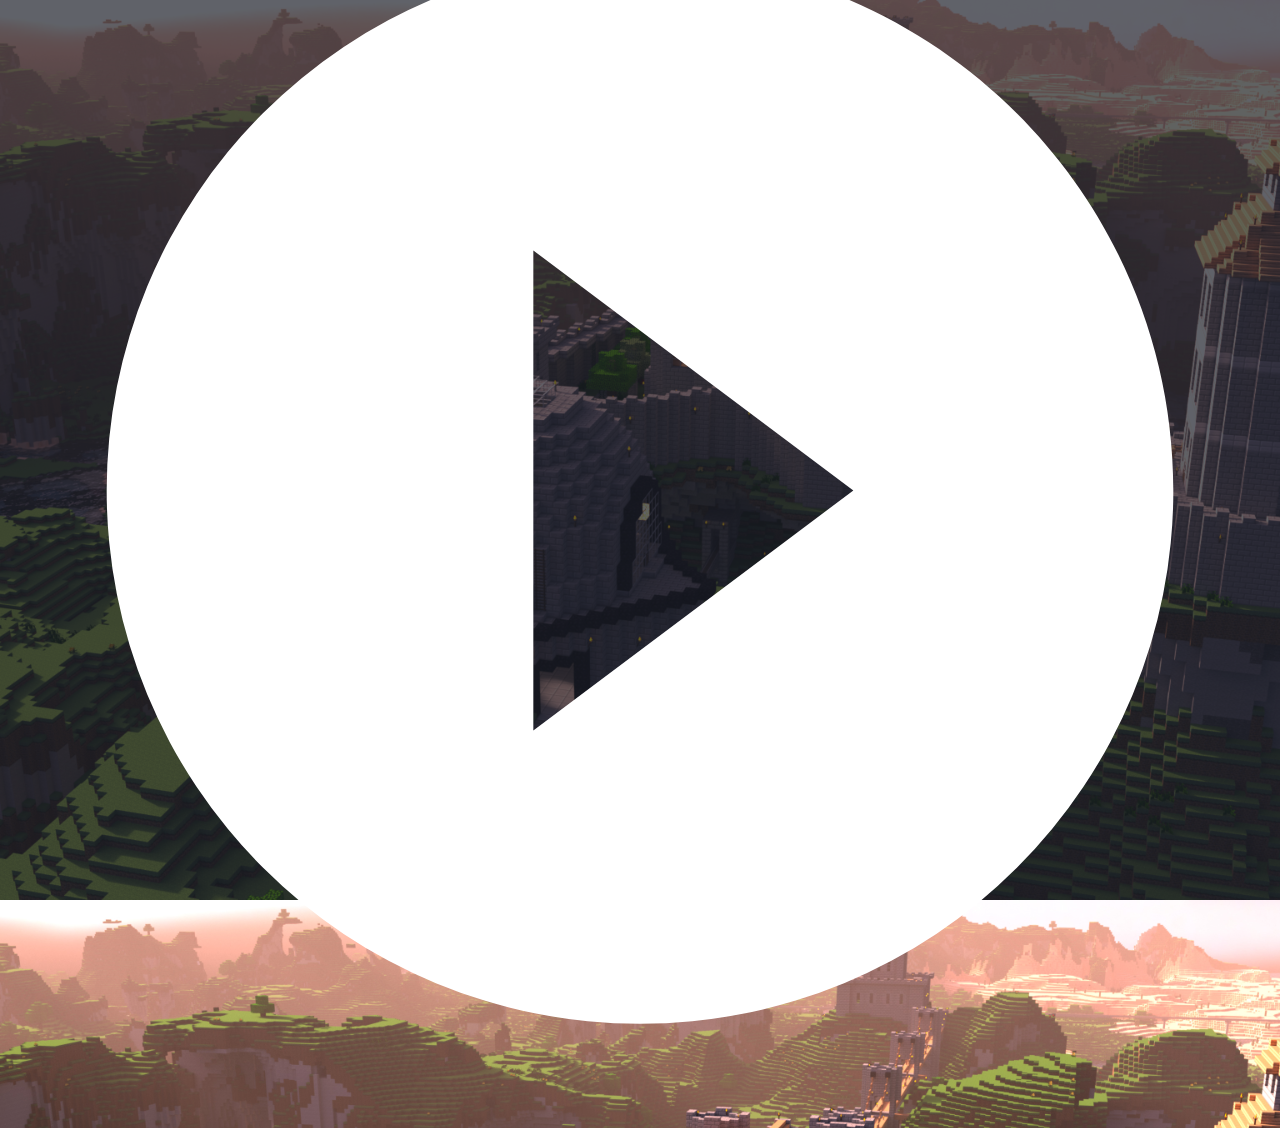
==== index.html @ 6d7c6446 "Update link" ====
<html>
	<head>
		<link rel="stylesheet" href="styles/promo.css" title="Promo" type="text/css" media="screen" charset="utf-8">
		<link href='http://fonts.googleapis.com/css?family=Open+Sans:300,400,600' rel='stylesheet' type='text/css'>
		<script src="scripts/jquery-1.11.1.min.js"></script>
		<script src="scripts/smooth-scroll.min.js"></script>
		<script src="scripts/countdown.min.js"></script>
		<title>MineThon 5</title>
	</head>
	<body>
		<div id="content-wrap">
			<div id=content>
				<p class="big-header">PLAY MINECRAFT. SUPPORT ABLEGAMERS.</p>
				<div class="spacer"></div>
				<p class="small-header">48-hour Minecraft charity stream, going live in <span id="countdown-days">some days and</span> <span id="countdown-hours">some hours</span>.</p>
				<div class="spacer"></div>
				<a href="https://imraising.tv/u/minethon"><div class="button"><p class="button-text">DONATE</p></div></a>
				<div class="spacer"></div>
				<a href="https://www.youtube.com/watch?v=BM8iNa87-Po" target="_blank">
					<svg id="play-button" viewBox="0 0 24 24">
						<path fill="#ffffff" d="M10,16.64V7.64L16,12.14M12,2.14A10,10 0 0,0 2,12.14A10,10 0 0,0 12,22.14A10,10 0 0,0 22,12.14C22,6.61 17.5,2.14 12,2.14Z" />
					</svg>
                </a>
			</div>
		</div>
		<script type="text/javascript">
			function update(daySpan, hourSpan, targetDate) {
				var cd = countdown(null, targetDate, countdown.DAYS | countdown.HOURS);
				if (cd.value > 0) {						// Minethon starts in the future
					if (cd.days == 1) {
						daySpan.innerHTML = cd.days.toString() + " day and";
					}
					else if (cd.days > 1) {
						daySpan.innerHTML = cd.days.toString() + " days and";
					}
					else {
						daysPan.innerHTML = "";
					}
					
					if (cd.hours > 1) {
						hourSpan.innerHTML = cd.hours.toString() + " hours";
					}
					else {
						hourSpan.innerHTML = cd.hours.toString() + " hour";
					}
				}
				
				else if (cd.value > -172800000) {		// Minethon is currently happening
					countdownText = document.getElementById("countdown").innerHTML = "Minethon is happening now!";
				}
				
				else {									// Minethon is over
					countdownText = document.getElementById("countdown").innerHTML = "Minethon is over!";
				}
				
			}
			var daySpan = document.getElementById("countdown-days");
			var hourSpan = document.getElementById("countdown-hours");
			targetDate = new Date(1442077200000); // September 12, 2015;
 
			update(daySpan, hourSpan, targetDate);
			setInterval(function(){
				update(daySpan, hourSpan, targetDate);
  			}, 1000);
		</script>
	</body>
</html>
---- styles/promo.css ----
* {
	margin: 0;
	padding: 0;
		/* prevents safari from lightening the font when jquery wants to animate an element */
	-webkit-font-smoothing: subpixel-antialiased;
	}
html, body {
	height: 1920px 1080px;
	
}

body {
	background-image: url("../images/Lobby.jpg");
	background-position: center center;
	background-size: cover;
}

#content-wrap {
	 background-color: rgba(29, 32, 41, 0.7);
	 height: 100%;
	 width: 100%;
}

#content {
  position: relative;
  top: 50%;
  transform: translateY(-50%);
  width: 1280px;
  margin-left: auto;
  margin-right: auto;
  
  font-family: "Open Sans", Helvetica, Arial, sans-serif;
  color: white;
  
  display: block;
  text-align: center;
}

#donate {
	background-color: #01a6ea;
	
	display: inline-block;
	height: 64px;
	width: auto;
	
	border-radius: 8px;
}

#donate:hover {
	background-color: #018ac3;
}

#donate h3 {
	position: relative;
	top: 50%;
	transform: translateY(-50%);
	
	font-weight: bold;
	font-size: 36px;
	
	padding-left: 36px;
	padding-right: 36px;
}

h1 {
	font-weight: bold;
	font-size: 48px;
	line-height: 36px;
	margin-bottom: 26px;
}

h2 {
	font-weight: 300;
	font-style: italic;
	font-size: 24px;
	margin-bottom: 26px;
}

a {
	color: white;
}
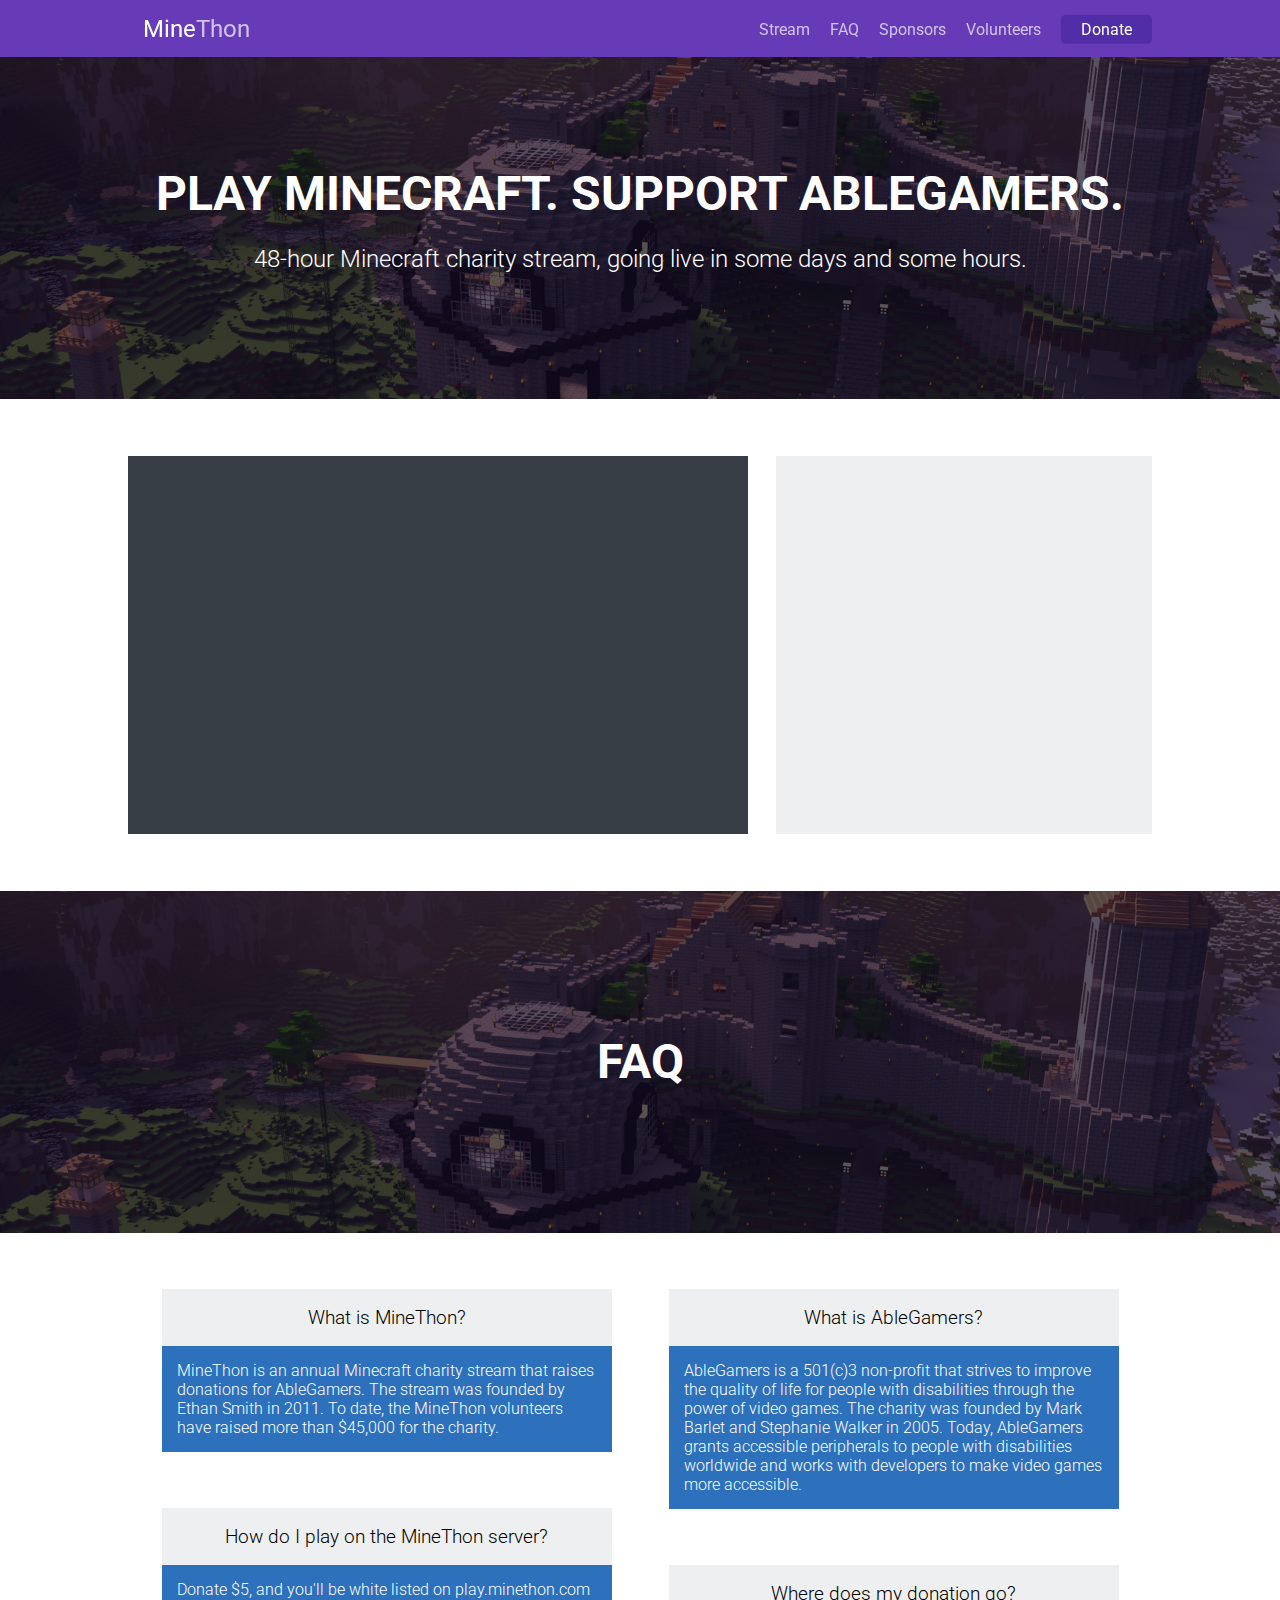
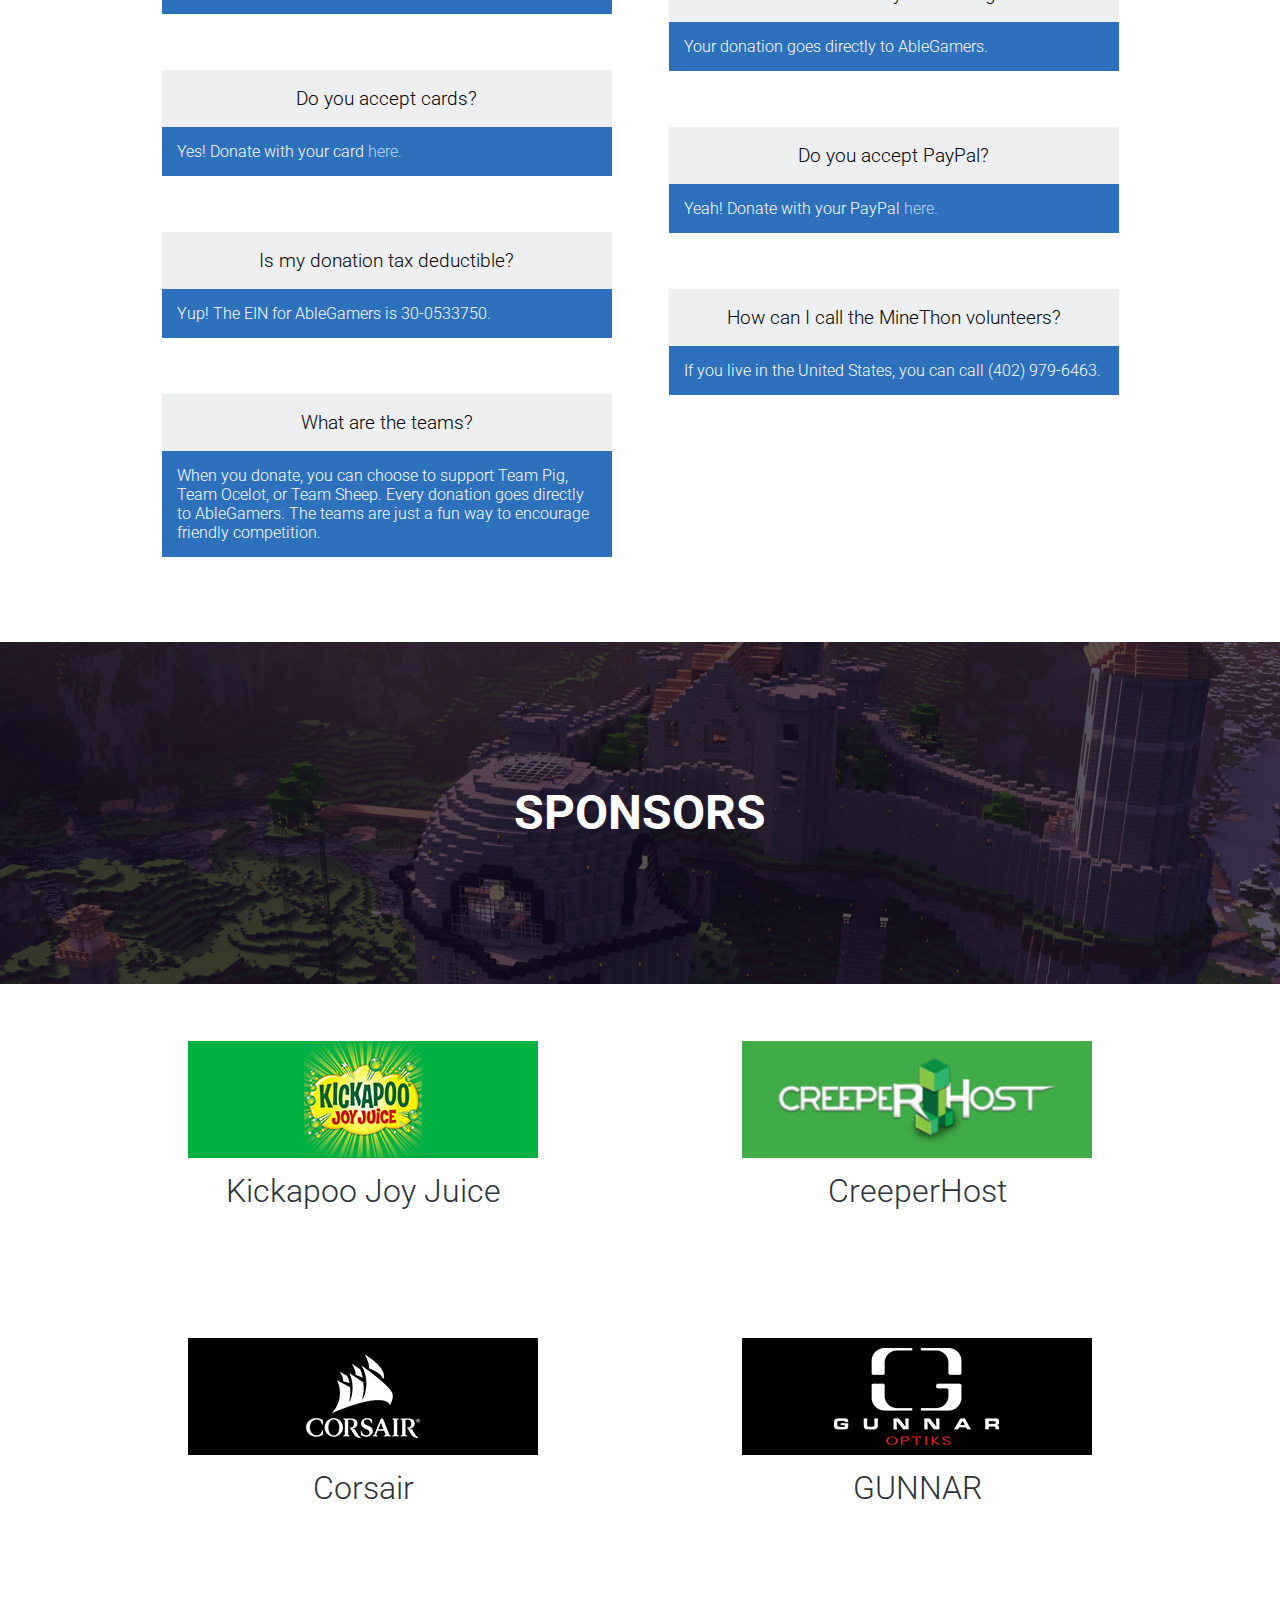
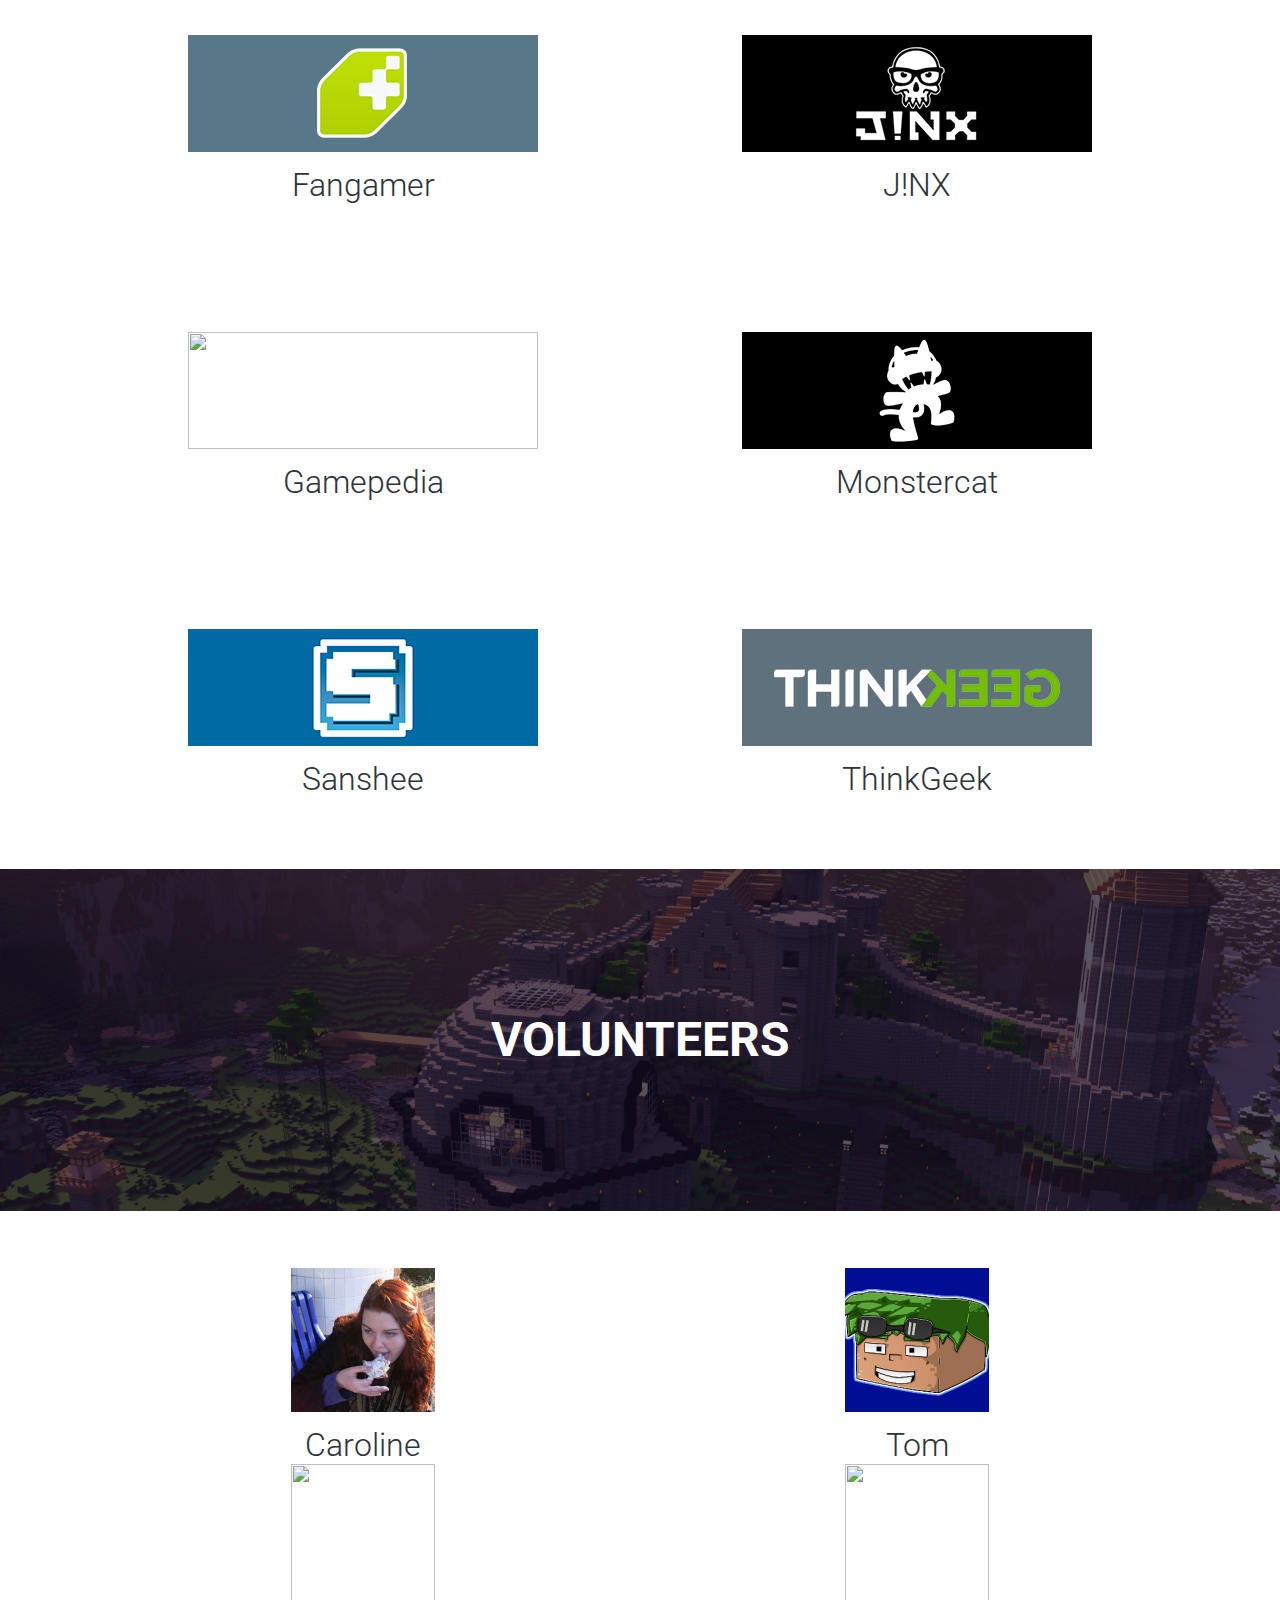
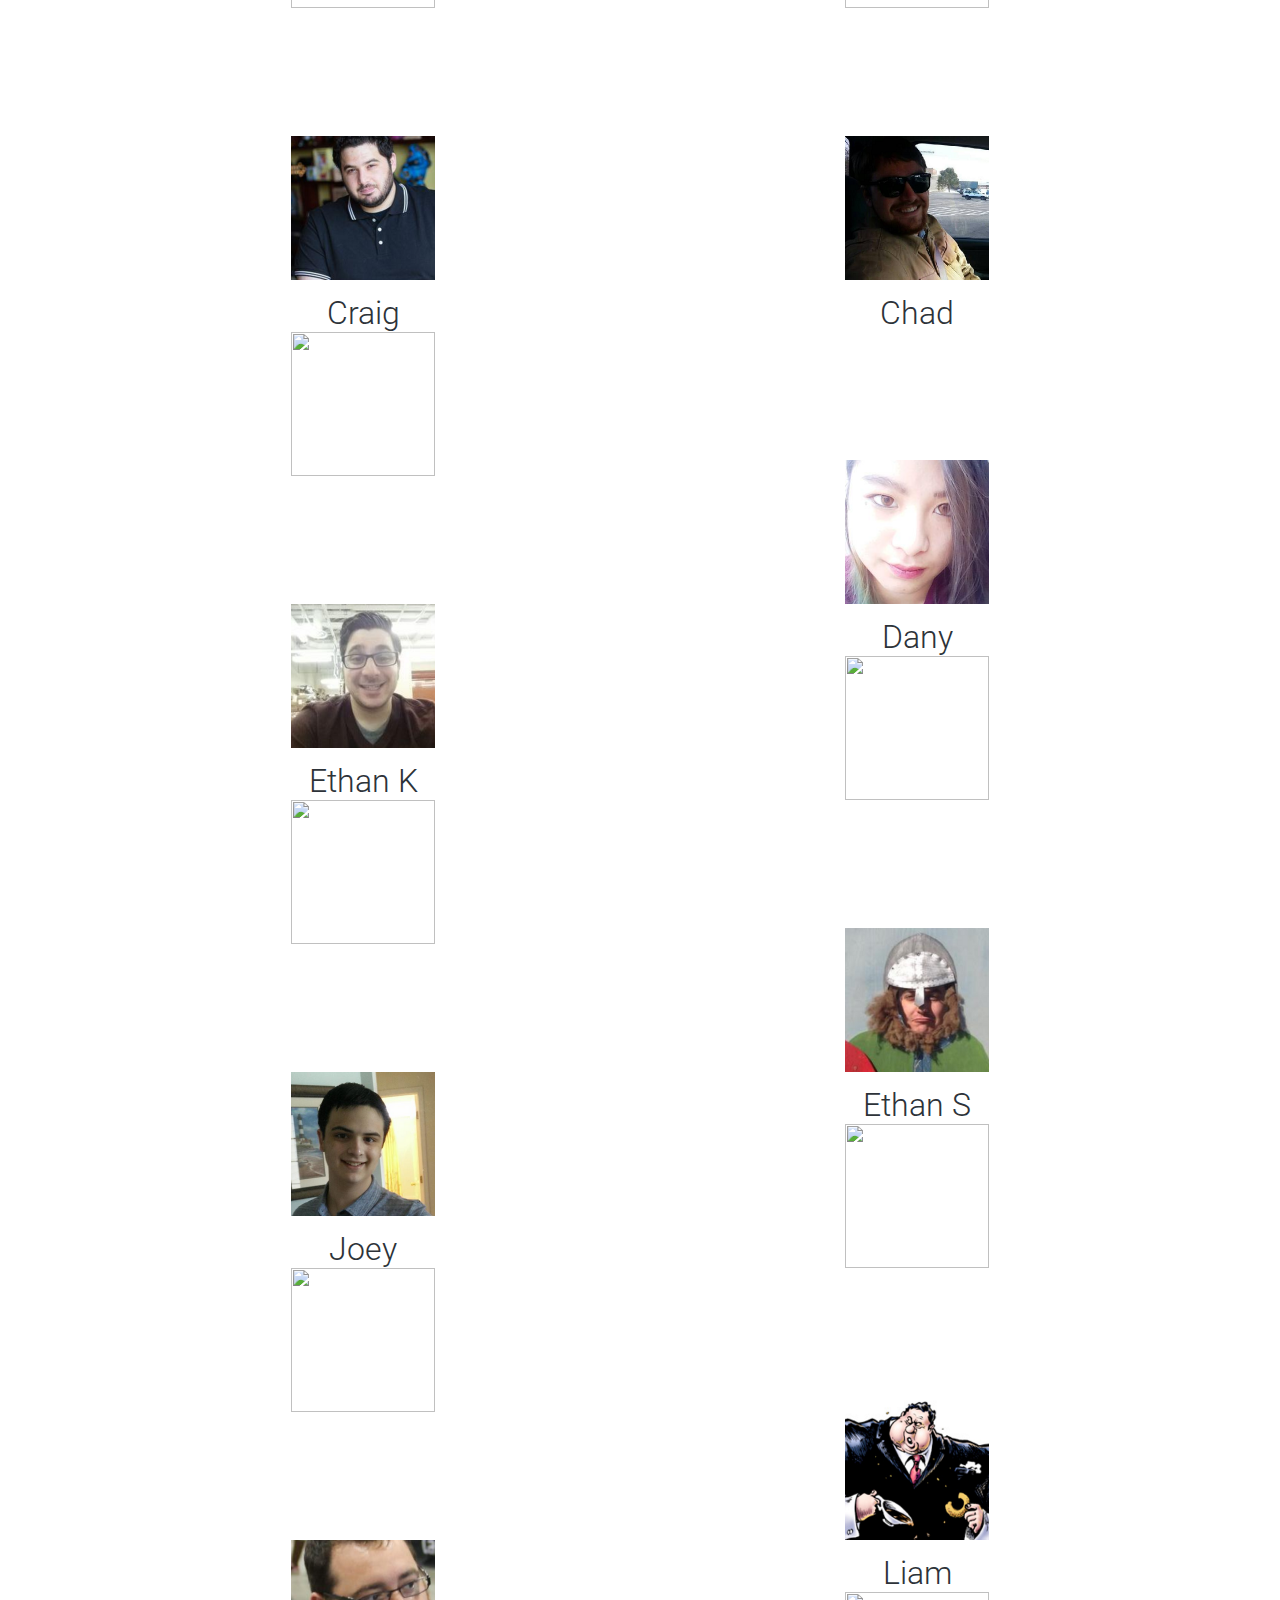
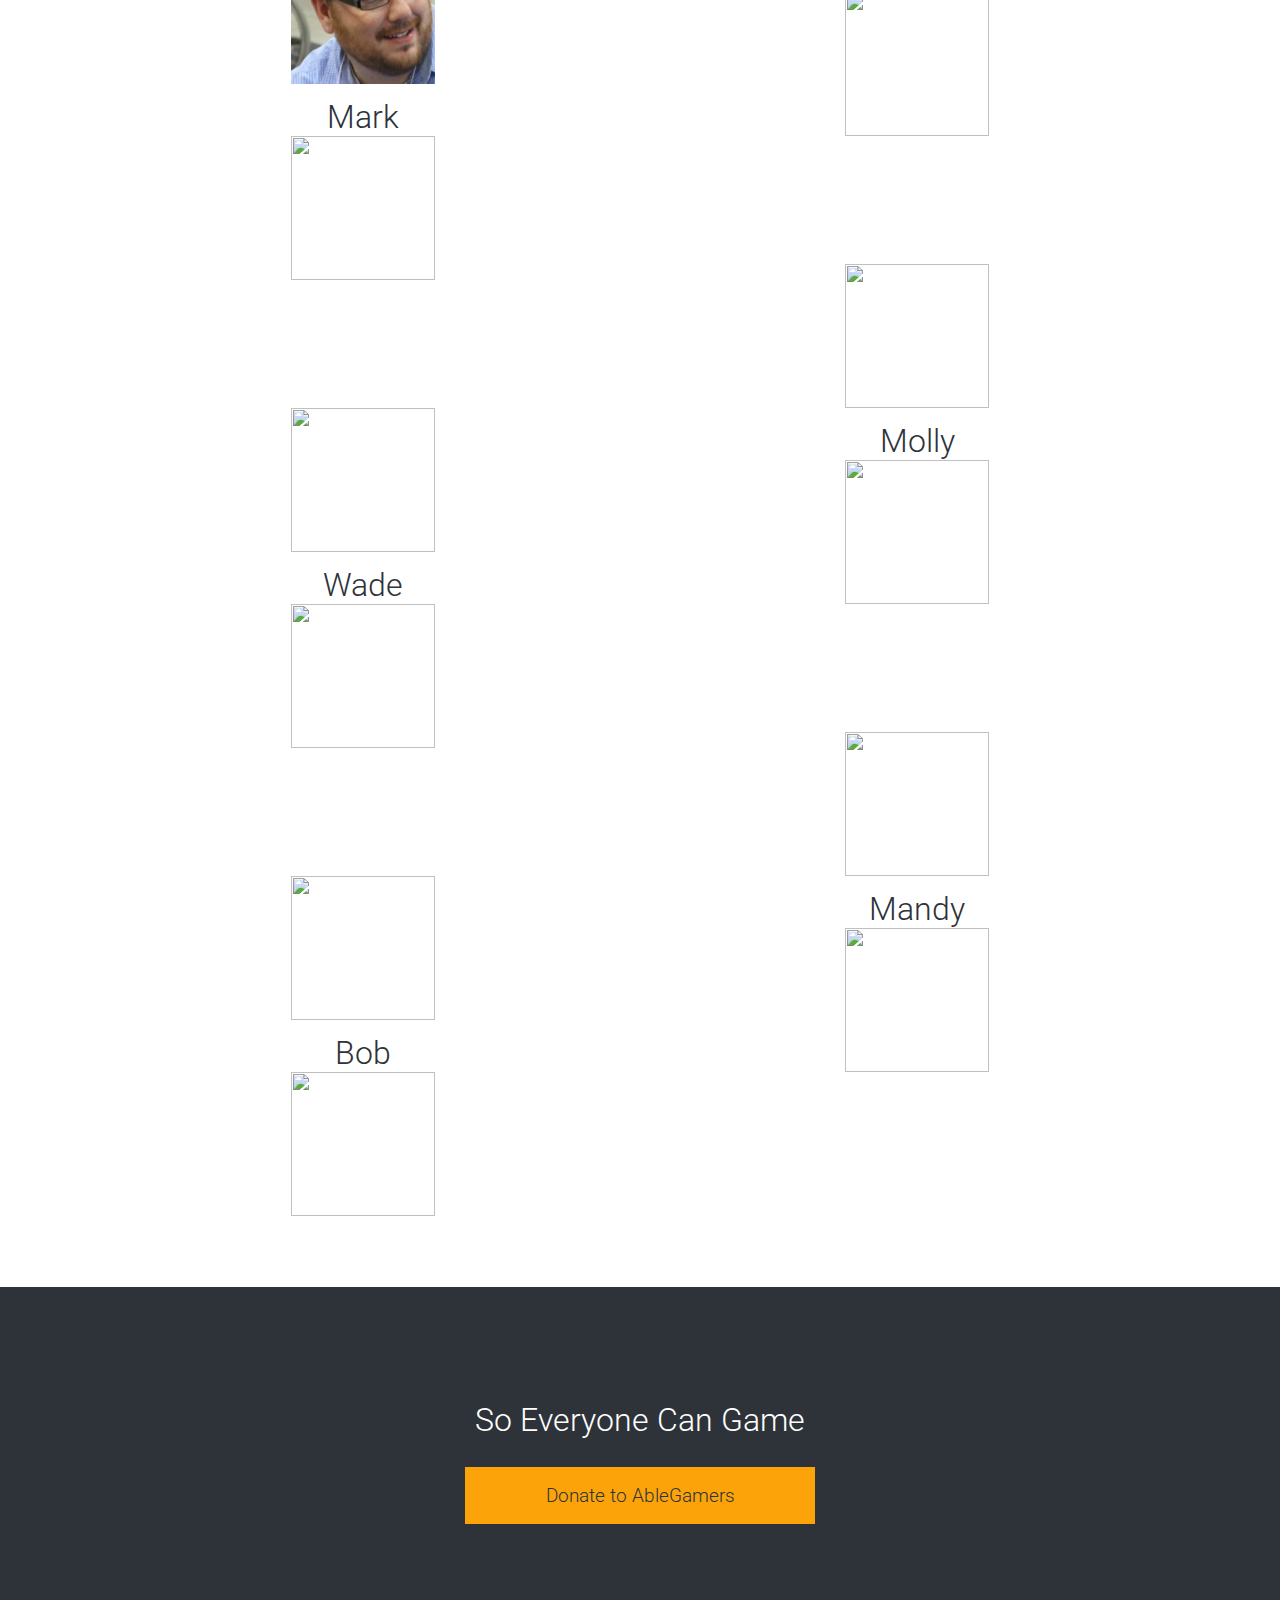
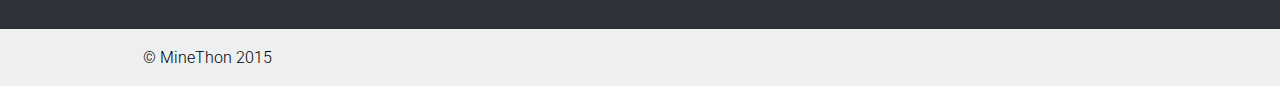
==== commit f628f7f8: "Make the real site the index page" ====
--- a/index.html
+++ b/index.html
@@ -1,48 +1,442 @@
 <html>
 	<head>
-		<link rel="stylesheet" href="styles/promo.css" title="Promo" type="text/css" media="screen" charset="utf-8">
+		<title>MineThon 5</title>
+		<link rel="stylesheet" href="styles/main.css" title="Main" type="text/css" media="screen" charset="utf-8">
 		<link href='http://fonts.googleapis.com/css?family=Open+Sans:300,400,600' rel='stylesheet' type='text/css'>
+		<link href='https://fonts.googleapis.com/css?family=Roboto:400,300,700' rel='stylesheet' type='text/css'>
 		<script src="scripts/jquery-1.11.1.min.js"></script>
+		<script src="scripts/jquery.waypoints.min.js"></script>
 		<script src="scripts/smooth-scroll.min.js"></script>
 		<script src="scripts/countdown.min.js"></script>
-		<title>MineThon 5</title>
+		<meta name="viewport" content="width = device-width" />
 	</head>
 	<body>
-		<div id="content-wrap">
-			<div id=content>
-				<p class="big-header">PLAY MINECRAFT. SUPPORT ABLEGAMERS.</p>
-				<div class="spacer"></div>
-				<p class="small-header">48-hour Minecraft charity stream, going live in <span id="countdown-days">some days and</span> <span id="countdown-hours">some hours</span>.</p>
-				<div class="spacer"></div>
-				<a href="https://imraising.tv/u/minethon"><div class="button"><p class="button-text">DONATE</p></div></a>
-				<div class="spacer"></div>
-				<a href="https://www.youtube.com/watch?v=BM8iNa87-Po" target="_blank">
-					<svg id="play-button" viewBox="0 0 24 24">
-						<path fill="#ffffff" d="M10,16.64V7.64L16,12.14M12,2.14A10,10 0 0,0 2,12.14A10,10 0 0,0 12,22.14A10,10 0 0,0 22,12.14C22,6.61 17.5,2.14 12,2.14Z" />
-					</svg>
-                </a>
-			</div>
+		<div class="wrapper">
+			
+			<div id="navbar-container" class="outwrap">
+				<div id="navbar" class="content">
+					<div class="left"><p id="title">Mine<span style="color: #d1c4e9">Thon</span></p></div>
+					
+					<div class="right">
+						<a href="https://imraising.tv/u/minethon" target="_blank"><div class="menu-item" id="menu-donate"><p class="centered">Donate</p></div></a>
+					</div>
+
+					<a data-scroll href="#go-volunteers"><div id="nav-volunteers" class="right menu-item"><p class="centered">Volunteers</p></div></a>
+					<a data-scroll href="#go-sponsors"><div id="nav-sponsors" class="right menu-item"><p class="centered">Sponsors</p></div></a>
+					<a data-scroll href="#go-faq"><div id="nav-faq" class="right menu-item"><p class="centered">FAQ</p></div></a>
+					<!-- <a data-scroll href="#go-schedule"><div class="right menu-item"><p class="centered">Schedule</p></div></a> -->
+					<!-- <a data-scroll href="#go-donors"><div class="right menu-item"><p class="centered">Top Donors</p></div></a> -->
+					<a data-scroll href="#go-stream"><div id="nav-stream" class="right menu-item highlight"><p class="centered">Stream</p></div></a>
+					
+				</div>
+			</div>
+			
+			<a id="go-stream" class="waypoint"></a>
+			<div class="header-container outwrap" style="padding-top: 57px">
+				<div class="header double">
+					<h1>PLAY MINECRAFT. SUPPORT ABLEGAMERS.</h1>
+					<h2>48-hour Minecraft charity stream, going live in <span id="countdown-span">some days and some hours</span>.</h2>
+				</div>
+			</div>
+
+			<div id="stream-container" class="outwrap">
+				<div id="stream">
+					<div id="stream-video">
+						<iframe src="http://www.twitch.tv/ablegamers/embed" frameborder="0" scrolling="no" height="378" width="620"></iframe>
+					</div>					
+					<div id="stream-chat">
+						<iframe frameborder="0" scrolling="no" src="http://www.twitch.tv/ablegamers/chat?popout=" height="378" width="376"></iframe>
+					</div>
+
+				</div>
+			</div>
+			
+			<!-- <a id="go-donors"></a>
+			<div class="header-container outwrap">
+				<div class="header">
+					<h1>TOP DONORS</h1>
+					<h2>Who has donated the most so far?</h2>
+				</div>
+			</div>
+			
+			<div id="donors-container" class="outwrap">
+				<div id="donors">
+					<div id="donors-left">
+						<div class="donor">
+							<h1 id="d1h">Donor 1</h1>
+							<p id="d1p">$10</p>
+						</div>
+						<div class="donor">
+							<h1 id="d2h">Donor 2</h1>
+							<p id="d2p">$9</p>
+						</div>
+						<div class="donor">
+							<h1 id="d3h">Donor 3</h1>
+							<p id="d3p">$8</p>
+						</div>
+					</div>
+					<div id="donors-right">
+						<div class="donor">
+							<h1 id="d4h">Donor 4</h1>
+							<p id="d4p">$7</p>
+						</div>
+						<div class="donor">
+							<h1 id="d5h">Donor 5</h1>
+							<p id="d5p">$6</p>
+						</div>
+						
+						<div class="donor">
+							<h1 id="d6h">Donor 6</h1>
+							<p id="d6p">$5</p>
+						</div>
+					</div>
+
+				</div>
+			</div> -->
+
+			
+			<!-- <a id="go-schedule"></a>
+			<div class="header-container outwrap">
+				<div class="header">
+					<h1>SCHEDULE</h1>
+				</div>
+			</div>
+			
+			<div id="schedule-container" class="outwrap">
+				<div id="schedule">
+					<a href="javascript:void(0)"><h1 id="s1h">July 25</h1></a>
+					<ul id="s1">
+						<li>6 am &mdash; MineThon start, Mega raffle, Razer Chimera raffle</li>
+						<li>10 am &mdash; Creeper Beanie auction</li>
+						<li>12 pm &mdash; MineThon Shirt raffle, AbleGamers & MineThon Shirts auction</li>
+						<li>2 pm &mdash; Evil Controller auction</li>
+						<li>4 pm &mdash; BionikMonkey 24" JeromeASF Doodz auction</li>
+						<li>6 pm &mdash; BionikMonkey 16" Ethan Buddiez raffle, BionikMonkey 24" Custom Doodz auction</li>
+						<li>10 pm &mdash; BionikMonkey 12" Ethan Pillow auction</li>
+					</ul>
+					</p>
+					
+					<a href="javascript:void(0)"><h1 id="s2h">July 26</h1></a>
+					<ul id="s2">
+						<li>12 am &mdash; AbleGamers Shirt raffle</li>
+						<li>6 am &mdash; MineThon Shirt raffle</li>
+						<li>10 am &mdash; BionikMonkey Custom Doodz auction</li>
+						<li>12 pm &mdash; Razer Electra raffle, AbleGamers & MineThon Shirts auction</li>
+						<li>2 pm &mdash; Guude & Coestar Skype, BionikMonkey 16" Guude & Coestar Buddiez auction</li>
+						<li>4 pm &mdash; Evil Controllers auction</li>
+						<li>6 pm &mdash; BionikMonkey 16" NikSapien Buddiez raffle, BionikMonkey 12" Custom Pillow auction</li>
+						<li>10 pm &mdash; Creeper Beanie auction</li>
+					</ul>
+					
+					<a href="javascript:void(0)"><h1 id="s3h">July 27</h1></a>
+					<ul id="s3">
+						<li>12 am &mdash; AbleGamers Shirt raffle</li>
+						<li>6 am &mdash; MineThon Shirt raffle</li>
+						<li>10 am &mdash; MineThon Cooler auction</li>
+						<li>12 pm &mdash; Razer Chimera raffle</li>
+						<li>2 pm &mdash; Creeper Beanie auction</li>
+						<li>4 pm &mdash; BionikMonkey 24" Custom Buddiez auction</li>
+						<li>6 pm &mdash; MineThon Shirt raffle, MineThon 6"x9" Banner auction</li>
+						<li>10 pm &mdash; BionikMonkey 12" Custom Pillow auction</li>
+					</ul>
+					
+					<a href="javascript:void(0)"><h1 id="s4h">July 28</h1></a>
+					<ul id="s4">
+						<li>12 am &mdash; AbleGamers Shirt raffle</li>
+						<li>6 am &mdash; MineThon ends</li>
+					</ul>
+					
+				</div>
+			</div> -->
+			
+			<a id="go-faq" class="waypoint"></a>
+			<div class="header-container outwrap">
+				<div class="header">
+					<h1>FAQ</h1>
+				</div>
+			</div>
+			<div id="faq-container" class="outwrap">
+				<div id="faqs">
+					<div id="faq-left">
+						<div class="faq">
+							<h1>What is MineThon?</h1>
+							<p>MineThon is an annual Minecraft charity stream that raises donations for AbleGamers. The stream was founded by Ethan Smith in 2011. To date, the MineThon volunteers have raised more than $45,000 for the charity.</p>
+						</div>
+						
+						<div class="faq">
+							<h1>How do I play on the MineThon server?</h1>
+							<p>Donate $5, and you'll be white listed on play.minethon.com</p>
+						</div>
+					
+					
+						<div class="faq">
+							<h1>Do you accept cards?</h1>
+							<p>Yes! Donate with your card <a href="http://www.imraising.com/minethon" target="_blank">here.</a></p>
+						</div>
+						
+						<div class="faq">
+							<h1>Is my donation tax deductible?</h1>
+							<p>Yup! The EIN for AbleGamers is 30-0533750.</p>
+						</div>
+						
+						<div class="faq">
+							<h1>What are the teams?</h1>
+							<p>When you donate, you can choose to support Team Pig, Team Ocelot, or Team Sheep. Every donation goes directly to AbleGamers. The teams are just a fun way to encourage friendly competition.</p>
+						</div>
+					</div>
+					
+					<div id="faq-right">
+						<div class="faq">
+							<h1>What is AbleGamers?</h1>
+							<p>AbleGamers is a 501(c)3 non-profit that strives to improve the quality of life for people with disabilities through the power of video games. The charity was founded by Mark Barlet and Stephanie Walker in 2005. Today, AbleGamers grants accessible peripherals to people with disabilities worldwide and works with developers to make video games more accessible.</p>
+						</div>
+						
+						<div class="faq">
+							<h1>Where does my donation go?</h1>
+							<p>Your donation goes directly to AbleGamers.</p>
+						</div>
+						
+						
+						<div class="faq">
+							<h1>Do you accept PayPal?</h1>
+							<p>Yeah! Donate with your PayPal <a href="http://www.imraising.com/minethon" target="_blank">here.</a></p>
+						</div>
+						
+						<div class="faq">
+							<h1>How can I call the MineThon volunteers?</h1>
+							<p>If you live in the United States, you can call (402) 979-6463.</p>
+						</div>
+					</div>
+				</div>
+			</div>
+			
+			<a id="go-sponsors" class="waypoint"></a>
+			<div class="header-container outwrap">
+				<div class="header">
+					<h1>SPONSORS</h1>
+				</div>
+			</div>
+			
+			<div id="sponsors-container" class="outwrap">
+				<div id="sponsors">
+					<div id="sponsors-left">
+						<div class="sponsor">
+							<a href="http://drinkkickapoo.com" target="_blank"><img src="images/sponsors/kickapoojoyjuice.png" /></a>
+							<h1>Kickapoo Joy Juice</h1>
+						</div>
+						<div class="sponsor">
+							<a href="http://corsair.com/" target="_blank"><img src="images/sponsors/corsair.png" /></a>
+							<h1>Corsair</h1>
+							<!-- <p>Fast, customizable Minecraft servers</p> -->
+						</div>
+						<div class="sponsor">
+							<a href="http://www.fangamer.com" target="_blank"><img src="images/sponsors/fangamer.png" /></a>
+							<h1>Fangamer</h1>
+						</div>
+						<div class="sponsor">
+							<a href="http://www.gamepedia.com" target="_blank"><img src="images/sponsors/gamepedia.png" /></a>
+							<h1>Gamepedia</h1>
+						</div>
+						<div class="sponsor">
+							<a href="http://sanshee.com" target="_blank"><img src="images/sponsors/sanshee.png" /></a>
+							<h1>Sanshee</h1>
+						</div>
+					</div>
+					<div id="sponsors-right">
+						<div class="sponsor">
+							<a href="http://www.creeperhost.net" target="_blank"><img src="images/sponsors/creeperhost.png" /></a>
+							<h1>CreeperHost</h1>
+						</div>
+						<div class="sponsor">
+							<a href="http://www.gunnars.com" target="_blank"><img src="images/sponsors/gunnar.png" /></a>
+							<h1>GUNNAR</h1>
+						</div>
+						<div class="sponsor">
+							<a href="https://www.jinx.com" target="_blank"><img src="images/sponsors/jinx.png" /></a>
+							<h1>J!NX</h1>
+						</div>
+						<div class="sponsor">
+							<a href="https://www.monstercat.com" target="_blank"><img src="images/sponsors/monstercat.png" /></a>
+							<h1>Monstercat</h1>
+						</div>
+						<div class="sponsor">
+							<a href="https://www.thinkgeek.com" target="_blank"><img src="images/sponsors/thinkgeek.png" /></a>
+							<h1>ThinkGeek</h1>
+						</div>
+					</div>
+
+				</div>
+			</div>
+
+			
+			<a id="go-volunteers" class="waypoint"></a>
+			<div class="header-container outwrap">
+				<div class="header">
+					<h1>VOLUNTEERS</h1>
+				</div>
+			</div>
+			
+			<div id="volunteers-container" class="outwrap">
+				<div id="volunteers">
+					<div id="volunteers-left">
+						<div class="volunteer">
+							<img class="photo" src="images/volunteers/caroline.png" />
+							<h1>Caroline <a href="https://twitter.com/JustTheNibb" target=_blank><img class="icon" src="images/twitter.png" /></a></h1>
+						</div>
+						
+						<div class="volunteer">
+							<img class="photo" src="images/volunteers/craigums.png" />
+							<h1>Craig <a href="https://twitter.com/craigums" target=_blank><img class="icon" src="images/twitter.png" /></a></h1>
+						</div>
+						
+						<div class="volunteer">
+							<img class="photo" src="images/volunteers/ethank.png" />
+							<h1>Ethan K <a href="https://twitter.com/ethan_awesome" target=_blank><img class="icon" src="images/twitter.png" /></a></h1>
+						</div>
+						
+						<div class="volunteer">
+							<img class="photo" src="images/volunteers/joey.png" />
+							<h1>Joey <a href="https://twitter.com/Twister915" target=_blank><img class="icon" src="images/twitter.png" /></a></h1>
+						</div>
+						
+						<div class="volunteer">
+							<img class="photo" src="images/volunteers/mark.png" />
+							<h1>Mark <a href="https://twitter.com/markbarlet" target=_blank><img class="icon" src="images/twitter.png" /></a></h1>
+						</div>
+						
+						<div class="volunteer">
+							<img class="photo" src="images/volunteers/wade.png" />
+							<h1>Wade <a href="https://twitter.com/LordMinion777" target=_blank><img class="icon" src="images/twitter.png" /></a></h1>
+						</div>
+						
+						<div class="volunteer">
+							<img class="photo" src="images/volunteers/bob.png" />
+							<h1>Bob <a href="https://twitter.com/muyskerm" target=_blank><img class="icon" src="images/twitter.png" /></a></h1>
+						</div>
+					</div>
+					<div id="volunteers-right">
+						<div class="volunteer">
+							<img class="photo" src="images/volunteers/zewlzor.png" />
+							<h1>Tom <a href="https://twitter.com/Zewlzor" target=_blank><img class="icon" src="images/twitter.png" /></a></h1>
+						</div>
+						<div class="volunteer">
+							<img class="photo" src="images/volunteers/chad.png" />
+							<h1>Chad</h1>
+						</div>
+						
+						<div class="volunteer">
+							<img class="photo" src="images/volunteers/dany.png">
+							<h1>Dany <a href="https://twitter.com/Daneoraptor" target=_blank><img class="icon" src="images/twitter.png" /></a></h1>
+						</div>
+						
+						<div class="volunteer">
+							<img class="photo" src="images/volunteers/ethans.png" />
+							<h1>Ethan S <a href="https://twitter.com/WildManEthan" target=_blank><img class="icon" src="images/twitter.png" /></a></h1>
+						</div>
+						
+						<div class="volunteer">
+							<img class="photo" src="images/volunteers/liam.png" />
+							<h1>Liam <a href="https://twitter.com/ModusOperandi" target=_blank><img class="icon" src="images/twitter.png" /></a></h1>
+						</div>
+						
+						<div class="volunteer">
+							<img class="photo" src="images/volunteers/molly.png" />
+							<h1>Molly <a href="https://twitter.com/foxtrot44" target=_blank><img class="icon" src="images/twitter.png" /></a></h1>
+						</div>
+						
+						<div class="volunteer">
+							<img class="photo" src="images/volunteers/mandy.png" />
+							<h1>Mandy <a href="https://twitter.com/flipperone2012" target=_blank><img class="icon" src="images/twitter.png" /></a></h1>
+						</div>
+					</div>
+				</div>
+			</div>
+			
+			<div id="donate-container" class="outwrap">
+				<div id="donate">
+					<h1>So Everyone Can Game</h1>
+					<h2><a href="https://imraising.tv/u/minethon" target="_blank">Donate to AbleGamers</a></h2>
+				</div>
+			</div>
+			<!-- Needed to push the footer to the bottom of the window -->
+			<div class="push"></div>
 		</div>
-		<script type="text/javascript">
-			function update(daySpan, hourSpan, targetDate) {
+		<div id="footer-container" class="outwrap">
+			<div id="footer" class="content">
+				<div class="left">
+					<p>&copy; MineThon 2015</p>
+				</div>
+				<div class="right">
+				</div>
+			</div>
+		</div>
+		<script>
+		$(document).ready(function() {
+			$('.menu-item').bind('touchstart', function(e) {
+				//e.preventDefault();
+				$(this).addClass('highlight');
+			});
+			$('.menu-item').bind('touchend', function(e) {
+				//e.preventDefault();
+				$(this).removeClass('highlight');
+			});
+		});
+		
+		// Initialize smooth scrolling library
+		smoothScroll.init({easing: 'easeInOutCubic', offset: 57});
+		
+		// Set up the navigation
+		var waypoints = $('.waypoint').waypoint({
+			handler: function(direction) {
+				$('.menu-item').removeClass('highlight');
+				var item = this.element.id;
+				switch (item) {
+					case "go-stream":
+						$('#nav-stream').addClass('highlight');
+						break;
+						
+					case "go-faq":
+						if (direction === 'down') $('#nav-faq').addClass('highlight');
+						else $('#nav-stream').addClass('highlight');
+						break;
+						
+					case "go-sponsors":
+						if (direction === 'down') $('#nav-sponsors').addClass('highlight');
+						else $('#nav-faq').addClass('highlight');
+						break;
+						
+					case "go-volunteers":
+						if (direction === 'down') $('#nav-volunteers').addClass('highlight');
+						else $('#nav-sponsors').addClass('highlight');
+						break;
+				}
+			}, offset: '58px from top' });
+		
+		// Countdown script
+		function update(countdownSpan, targetDate) {
 				var cd = countdown(null, targetDate, countdown.DAYS | countdown.HOURS);
+				var countdownString = "";
 				if (cd.value > 0) {						// Minethon starts in the future
 					if (cd.days == 1) {
-						daySpan.innerHTML = cd.days.toString() + " day and";
+						countdownString += cd.days.toString() + " day";
 					}
 					else if (cd.days > 1) {
-						daySpan.innerHTML = cd.days.toString() + " days and";
+						countdownString += cd.days.toString() + " days";
 					}
-					else {
-						daysPan.innerHTML = "";
+					
+					if (cd.days > 0 && cd.hours > 0) {
+						countdownString += " and ";
 					}
 					
-					if (cd.hours > 1) {
-						hourSpan.innerHTML = cd.hours.toString() + " hours";
+					if (cd.hours == 1) {
+						countdownString += cd.hours.toString() + " hour";	
 					}
-					else {
-						hourSpan.innerHTML = cd.hours.toString() + " hour";
+					
+					else if (cd.hours > 1) {
+						countdownString += cd.hours.toString() + " hours";
 					}
+					
+					countdownSpan.innerHTML = countdownString;
 				}
 				
 				else if (cd.value > -172800000) {		// Minethon is currently happening
@@ -54,14 +448,15 @@
 				}
 				
 			}
-			var daySpan = document.getElementById("countdown-days");
-			var hourSpan = document.getElementById("countdown-hours");
+			var countdownSpan = document.getElementById("countdown-span");
 			targetDate = new Date(1442077200000); // September 12, 2015;
  
-			update(daySpan, hourSpan, targetDate);
+			update(countdownSpan, targetDate);
 			setInterval(function(){
-				update(daySpan, hourSpan, targetDate);
+				update(countdownSpan, targetDate);
   			}, 1000);
+				
 		</script>
 	</body>
-</html>+</html>
+<!-- Macs up, PCs down -->--- a/styles/main.css
+++ b/styles/main.css
@@ -0,0 +1,629 @@
+* {
+	margin: 0;
+}
+html, body {
+	height: 100%;
+}
+.wrapper {
+	min-height: 100%;
+	height: auto !important;
+	height: 100%;
+	margin: 0 auto -57px; /* the bottom margin is the negative value of the footer's height */
+}
+
+.outwrap {
+	min-width: 640px !important;
+	width: 100%;
+}
+
+.content {
+	max-width: 1024px;
+	min-width: 640px;
+	margin: auto;
+}
+
+a {
+	text-decoration: none;
+	color: #2d71bd;
+}
+
+ul, li {
+	margin: 0;
+	padding: 0;
+	list-style: none;
+}
+
+/* GENERAL USE */
+.left {
+	position: relative;
+	float: left;
+}
+
+.right {
+	position: relative;
+	float: right;
+}
+
+/* TITLEBAR/NAVBAR ITEMS*/
+#navbar-container {
+	background-color: #673ab7;
+	position: fixed;
+	z-index: 10 !important;
+	height: 57px;
+}
+
+#navbar {
+	position: relative;
+	top: 50%;
+	transform: translateY(-25%);
+	height: 57px;
+	font-family: "Roboto", Helvetica, Arial, sans-serif;
+	font-weight: 400;
+	color: white;
+	overflow: none;
+	
+	/* prevents safari from lightening the font when jquery wants to animate an element */
+	-webkit-font-smoothing: subpixel-antialiased;
+}
+
+#title {
+	font-size: 1.5em;
+	margin-left: 15px;
+	font-family: "Roboto", Helvetica, Arial, sans-serif;
+}
+
+.menu-item {
+	color: #d1c4e9;
+	padding-top: 5px;
+}
+
+.menu-item:hover {
+	color: white;
+}
+
+.centered {
+	padding-left: 10px;
+	padding-right: 10px;
+	text-align:center;
+	font-size: 1em;
+}
+
+#menu-more {
+	background-color: #363d44;
+
+}
+
+.menu-more-items {
+	text-align: center;
+	display: inline;
+}
+
+.menu-more-items li:hover {
+	background-color: #3f474f;
+}
+
+.menu-more-items a {
+	color: white;
+}
+
+#menu-share {
+	background-color: #3f474f;
+
+}
+
+#menu-donate {
+	background-color: #512da8;
+	color: white;
+	margin-left: 10px;
+	padding-left: 10px;
+	padding-right: 10px;
+	border-radius: 5px;
+	padding-top: 5px;
+	padding-bottom: 5px;
+}
+
+#menu-donate a {
+	color: black;
+	
+}
+
+#menu-donate:hover {
+	background-color: #d1c4e9;
+	color: #673ab7;
+}
+
+/* HEADER ITEMS */
+.header-container {
+	background-color: #2d71bd;
+	background: url(../images/Lobby.jpg) no-repeat center center; 
+	-webkit-background-size: cover;
+	-moz-background-size: cover;
+	-o-background-size: cover;
+	background-size: cover;
+}
+
+.header {
+	height: 342px;
+	font-family: "Roboto", Helvetica, Arial, sans-serif;
+	color: white;
+	background-color: rgba(19, 11, 34, 0.7);
+}
+
+.header h1 {
+	position: relative;
+	top: 50%;
+	transform: translateY(-50%);
+	margin-left: auto;
+	margin-right: auto;
+	
+	text-align: center;
+	max-width: 1024px;
+	min-width: 640px;
+	
+	font-size: 48px;
+	line-height: 48px;
+	font-weight: bold;
+}
+
+.double h1 {
+	position: relative;
+	top: 40%;
+	transform: translateY(-50%);
+	margin-left: auto;
+	margin-right: auto;
+	
+	text-align: center;
+	max-width: 1024px;
+	min-width: 640px;
+	
+	font-size: 48px;
+	line-height: 48px;
+	font-weight: bold;
+}
+
+.header h2 {
+	position: relative;
+	top: 45%;
+	transform: translateY(-50%);
+	margin-left: auto;
+	margin-right: auto;
+	
+	text-align: center;
+	max-width: 1024px;
+	min-width: 640px;
+
+	font-size: 24px;
+	font-weight: 300;
+	
+}
+
+/* STREAM ITEMS */
+#stream-container {
+	background-color: white;
+}
+
+#stream {
+	height: 378px;
+	padding-top: 57px;
+	padding-bottom: 57px;
+	max-width: 1024px;
+	margin: 0 auto;
+	display: table;
+}
+
+#stream-video {
+	background-color: #363d44;
+	width: 620px;
+	height: 378px;
+	margin-bottom: 28px;
+	display: table;
+}
+
+#stream-chat {
+	background-color: #edeff0;
+	width: 376px;
+	height: 378px;
+	margin: 0 auto;
+	display: table;
+}
+
+iframe {
+	margin: 0px;
+	-webkit-backface-visibility: hidden;
+	-moz-backface-visibility: hidden;
+	-ms-backface-visibility: hidden;
+}
+
+/* So it expands on larger screens/modern browsers */
+@media screen and (min-width: 1024px) {
+	#stream {
+		min-width: 640px;
+	}
+
+	#stream-video {
+		position: relative;
+		float: left;
+		margin-right: 28px;
+		margin-bottom: 0px;
+	}
+	
+	#stream-chat {
+		position: relative;
+		float: right;
+	}
+}
+
+/* TOP DONOR ITEMS */
+#donors-container {
+	background-color: white;
+}
+
+#donors {
+	max-width: 1024px;
+	padding-bottom: 0px;
+	
+	display: table;
+	margin: 0 auto;
+}
+
+@media screen and (min-width: 1024px) {
+	#donors-left {
+		position: relative;
+		float: left;
+		margin-right: 57px;
+		padding-bottom: 0px;
+	}
+	
+	#donors-right {
+		position: relative;
+		float: right;
+	}
+}
+
+.donor {
+	width: 470px;
+	height: 57px;
+	margin-top: 28px;
+	padding-top: 10px;
+	margin-bottom: 28px;
+	padding-bottom: 10px;
+	
+	display:table;
+	
+	font-family: "Roboto", Helvetica, Arial, sans-serif;
+	background-color: #edeff0;
+}
+
+.donor img {
+	width: 350;
+	height: 117;
+	
+	display: table;
+	margin: 0 auto;
+	margin-bottom: 14px;
+
+}
+
+.donor h1 {
+	text-align: center;
+	font-size: 1.8em;
+	font-weight: 300;
+	margin-bottom: 14px;
+	color: #2d3339;
+}
+
+.donor p {
+	text-align: center;
+	font-size: 1.2em;
+	font-weight: 300;
+	color: grey;
+}
+
+
+/* SCHEDULE ITEMS */
+#schedule {
+	width: 450px;
+	
+	
+	display: table;
+	margin: 57px auto;
+	margin-top: 28px;
+	text-align: center;
+}
+
+#schedule h1 {
+	font-family: "Roboto", Helvetica, Arial, sans-serif;
+	font-size: 1.2em;
+	font-weight: 300;
+	background-color: #edeff0;
+	
+	height: 57px;
+	line-height: 57px;
+	margin-top : 28px;
+	
+}
+
+#schedule ul {
+	font-family: "Roboto", Helvetica, Arial, sans-serif;
+	font-size: 1em;
+	font-weight: 300;
+	background-color: #2d71bd;
+	color: white;
+	text-align: left;
+	
+	padding: 15px;
+	
+	/* display: none; */
+	
+}
+
+#schedule a {
+	color: #2d3339;
+}
+
+#schedule li {
+	margin-top: 4px;
+	margin-bottom: 4px;
+}
+
+/* FAQ ITEMS */
+#faq-container {
+	background-color: white;
+}
+
+#faqs {
+	max-width: 1024px;
+	padding-bottom: 57px;
+	
+	display: table;
+	margin: 0 auto;
+}
+@media screen and (min-width: 1024px) {
+	#faq-left {
+		position: relative;
+		float: left;
+		margin-right: 57px;
+		padding-bottom: 0px;
+	}
+	
+	#faq-right {
+		position: relative;
+		float: right;
+	}
+}
+
+.faq {
+	width: 450px;
+	display: table;
+	margin: 28px auto; 
+	text-align: center;
+}
+
+
+.faq h1 {
+	font-family: "Roboto", Helvetica, Arial, sans-serif;
+	font-size: 1.2em;
+	font-weight: 300;
+	background-color: #edeff0;
+	
+	height: 57px;
+	line-height: 57px;
+	margin-top : 28px;
+	
+}
+
+.faq p {
+	font-family: "Roboto", Helvetica, Arial, sans-serif;
+	font-size: 1em;
+	font-weight: 300;
+	background-color: #2d71bd;
+	color: white;
+	text-align: left;
+	
+	padding: 15px;
+	
+	/* display: none; */
+	
+}
+
+.faq a {
+	color: #2d3339;
+}
+
+.faq p a {
+	color: #bfd6f0;
+}
+
+/* SPONSOR ITEMS*/
+#sponsors-container {
+	background-color: white;
+}
+
+#sponsors {
+	max-width: 1024px;
+	padding-bottom: 0px;
+	
+	display: table;
+	margin: 0 auto;
+}
+
+@media screen and (min-width: 1024px) {
+	#sponsors-left {
+		position: relative;
+		float: left;
+		margin-right: 84px;
+		padding-bottom: 0px;
+	}
+	
+	#sponsors-right {
+		position: relative;
+		float: right;
+	}
+}
+
+.sponsor {
+	width: 470px;
+	padding-top: 57px;
+	padding-bottom: 57px;
+	
+	display:table;
+	
+	font-family: "Roboto", Helvetica, Arial, sans-serif;
+}
+
+.sponsor img {
+	width: 350;
+	height: 117;
+	
+	display: table;
+	margin: 0 auto;
+	margin-bottom: 14px;
+
+}
+
+.sponsor h1 {
+	text-align: center;
+	font-size: 2em;
+	font-weight: 300;
+	margin-bottom: 14px;
+	color: #2d3339;
+}
+
+.sponsor p {
+	text-align: center;
+	font-size: 1em;
+	font-weight: 300;
+	color: grey;
+}
+
+/* VOLUNTEER ITEMS */
+#volunteers-container {
+	background-color: white;
+}
+
+#volunteers {
+	max-width: 1024px;
+	padding-bottom: 0px;
+	
+	display: table;
+	margin: 0 auto;
+}
+
+@media screen and (min-width: 1024px) {
+	#volunteers-left {
+		position: relative;
+		float: left;
+		margin-right: 84px;
+		padding-bottom: 0px;
+	}
+	
+	#volunteers-right {
+		position: relative;
+		float: right;
+	}
+}
+
+
+.volunteer {
+	width: 470px;
+	padding-top: 57px;
+	padding-bottom: 57px;
+	
+	display:table;
+	
+	font-family: "Roboto", Helvetica, Arial, sans-serif;
+}
+
+.volunteer img {
+	width: 144px;
+	
+	display: table;
+	margin: 0 auto;
+	margin-bottom: 14px;
+}
+
+.volunteer h1 {
+	text-align: center;
+	font-size: 2em;
+	font-weight: 300;
+	margin-bottom: 14px;
+	color: #2d3339;
+	
+}
+.volunteer p {
+	text-align: center;
+	font-size: 1em;
+	font-weight: 300;
+	color: grey;
+}
+
+
+
+/* DONATE ITEMS */
+#donate-container {
+	background-color: #2d3339;
+}
+
+#donate {
+	height: 342px;
+	font-family: "Roboto", Helvetica, Arial, sans-serif;
+	color: white;
+}
+
+#donate h1 {
+	text-align: center;
+	max-width: 1024px;
+	min-width: 640px;
+	margin-left: auto;
+	margin-right: auto;
+	
+	padding-top: 114px;
+	font-size: 2.0em;
+	font-weight: 300;
+}
+
+#donate h2 {
+	text-align: center;
+	width: 350px;
+	height: 57px;
+	line-height: 57px;
+	margin: 0 auto;
+
+	margin-top: 28px;
+	font-size: 1.2em;
+	font-weight: 300;
+	background-color: #fca30a;
+}
+
+#donate a {
+	text-align: center;
+	color: #2d3339;
+	width: 350px;
+	display: block;
+}
+
+/* FOOTER ITEMS */
+#footer, .push {
+	height: 57px; /* .push must be the same height as #footer */
+}
+
+#footer-container {
+	background-color: #edeff0;
+}
+
+#footer {
+	line-height: 57px;
+	font-family: "Roboto", Helvetica, Arial, sans-serif;
+	font-weight: 300;
+	font-size: 1em;
+}
+
+#footer .left {
+	margin-left: 15px;
+}
+
+#footer .right {
+	margin-right: 15px;
+}
+
+
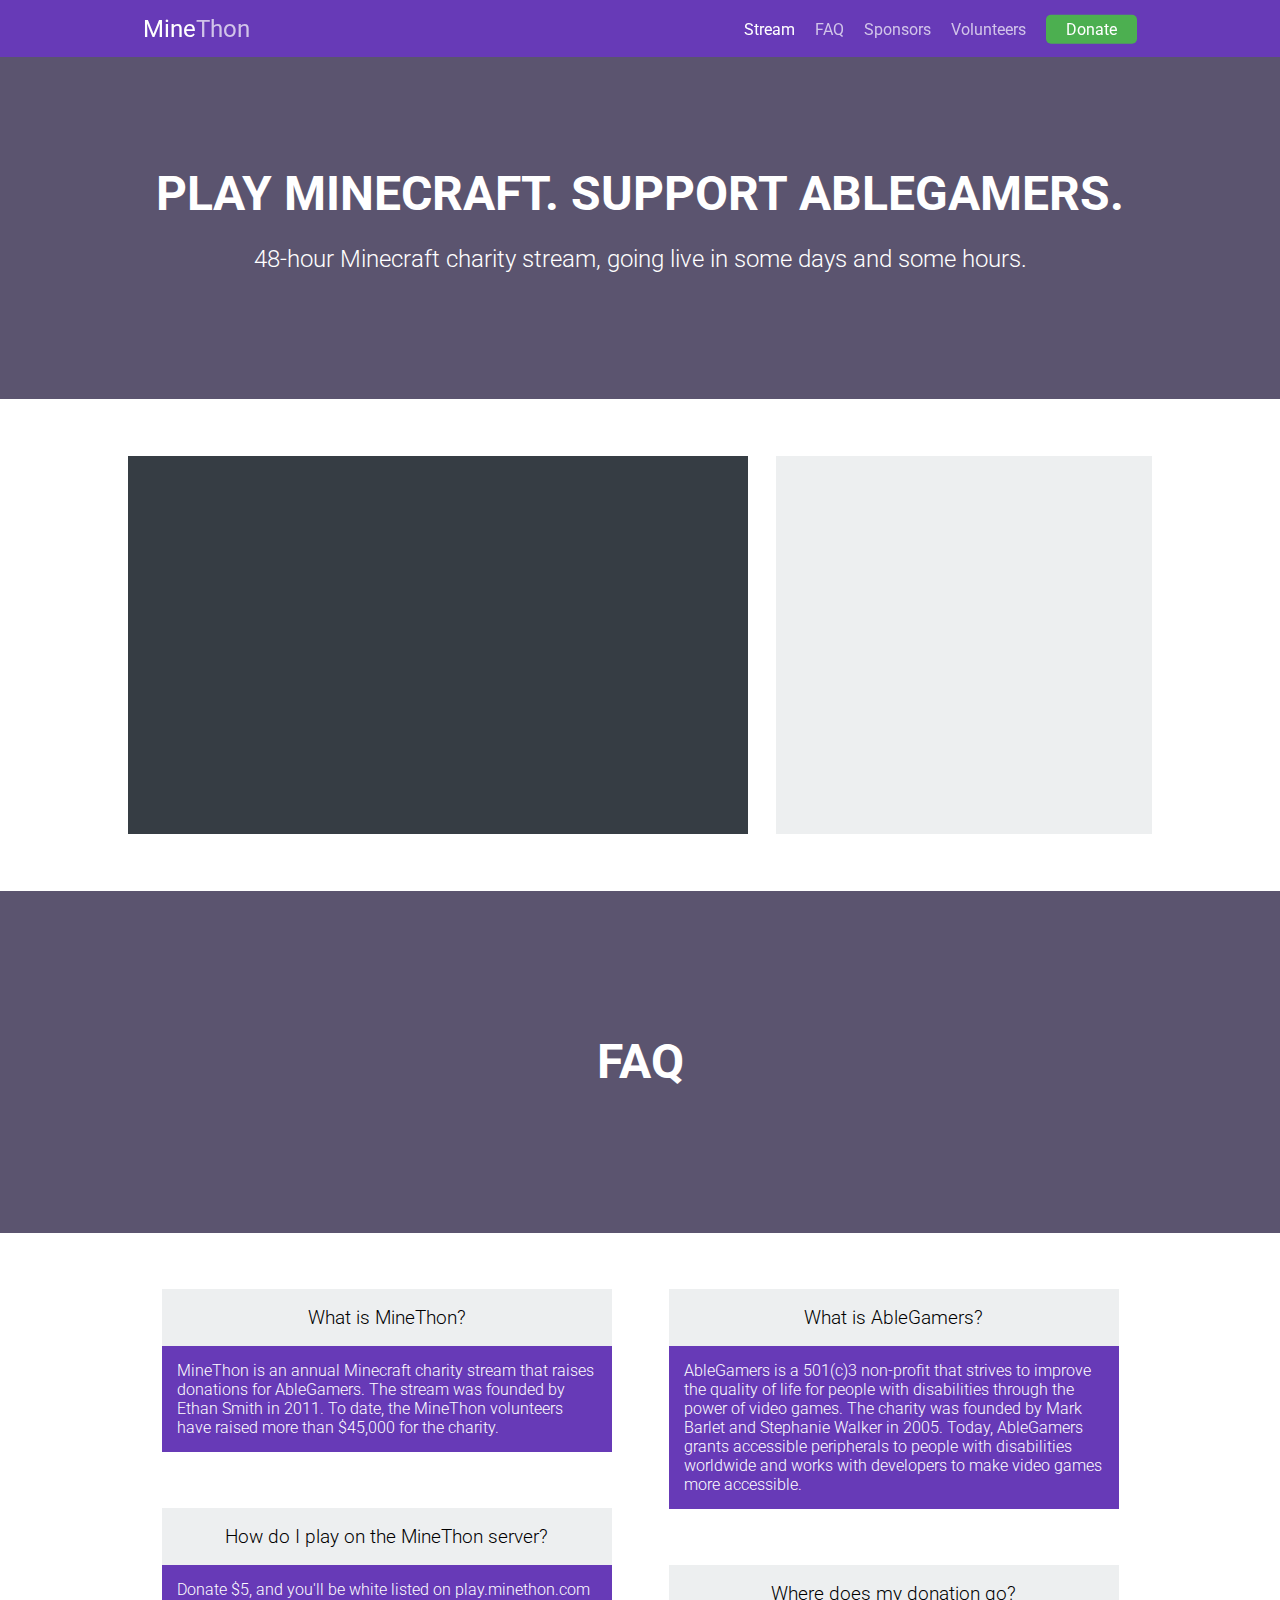
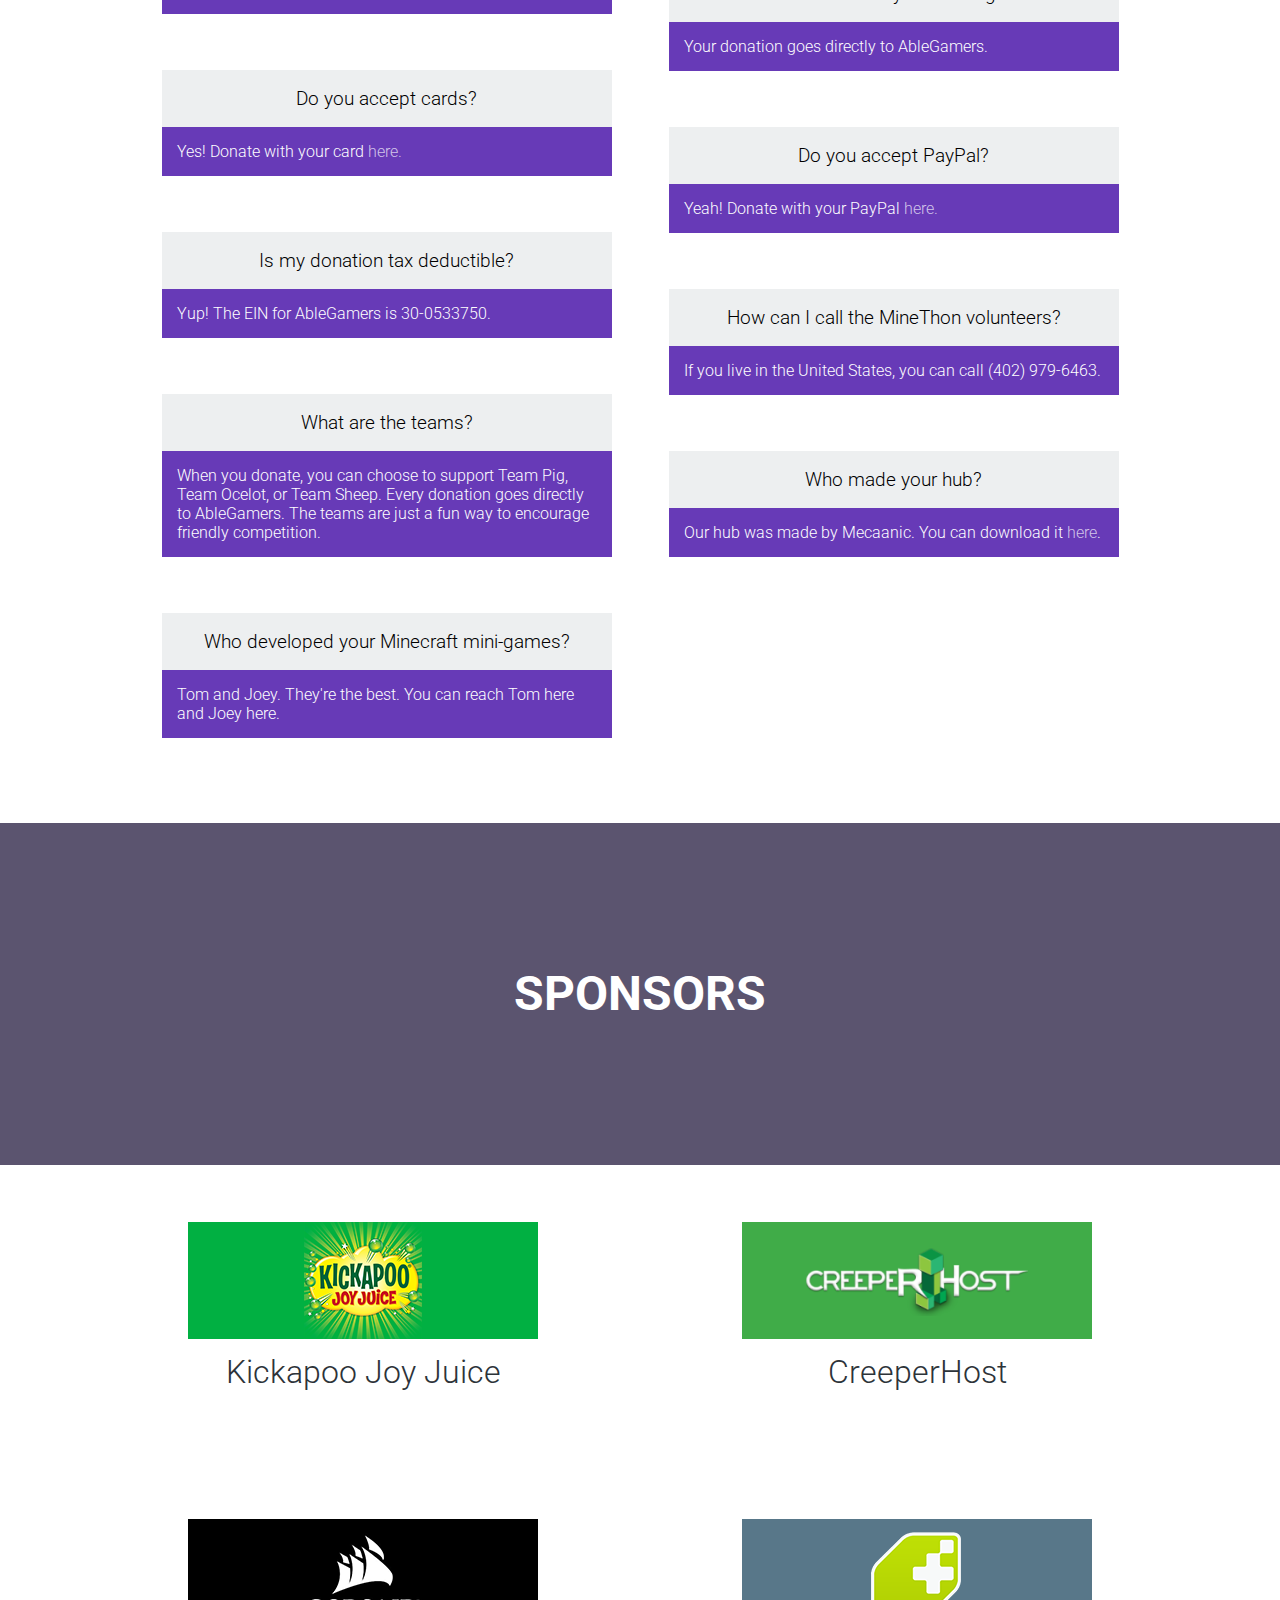
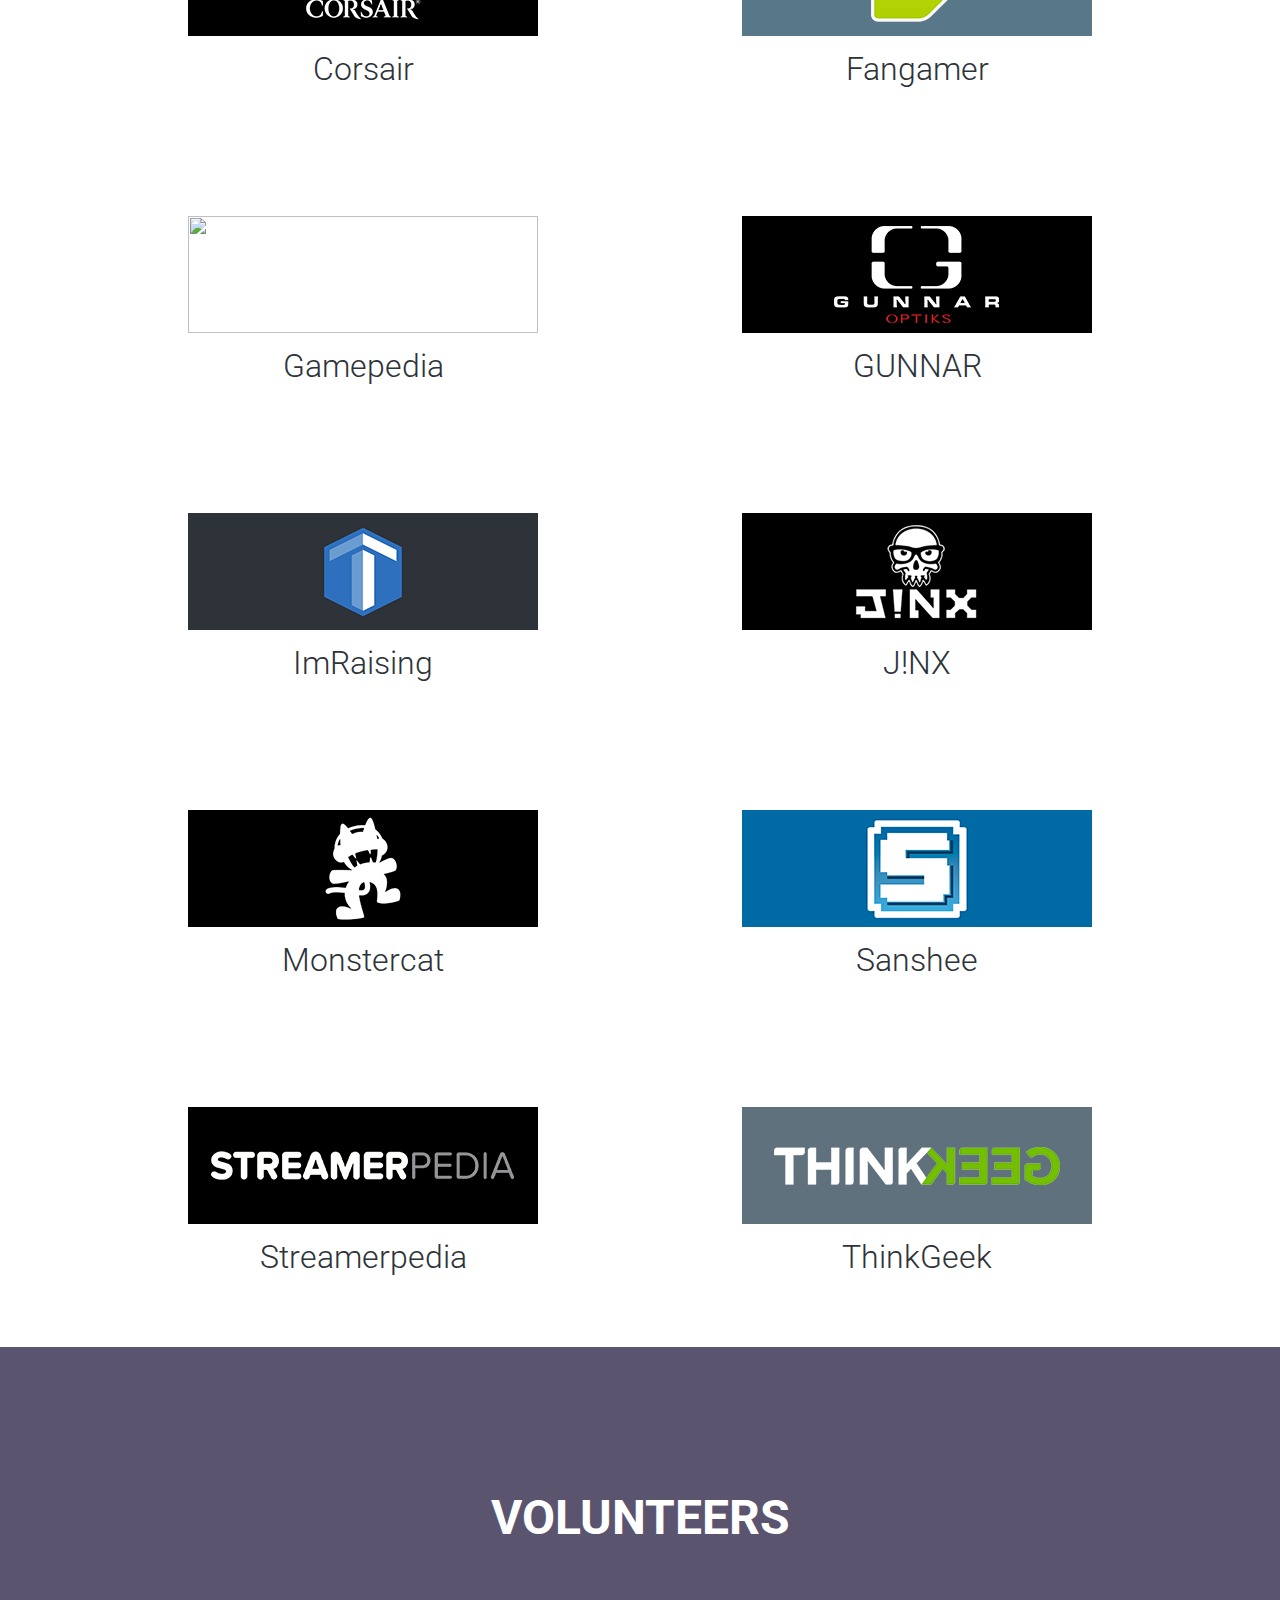
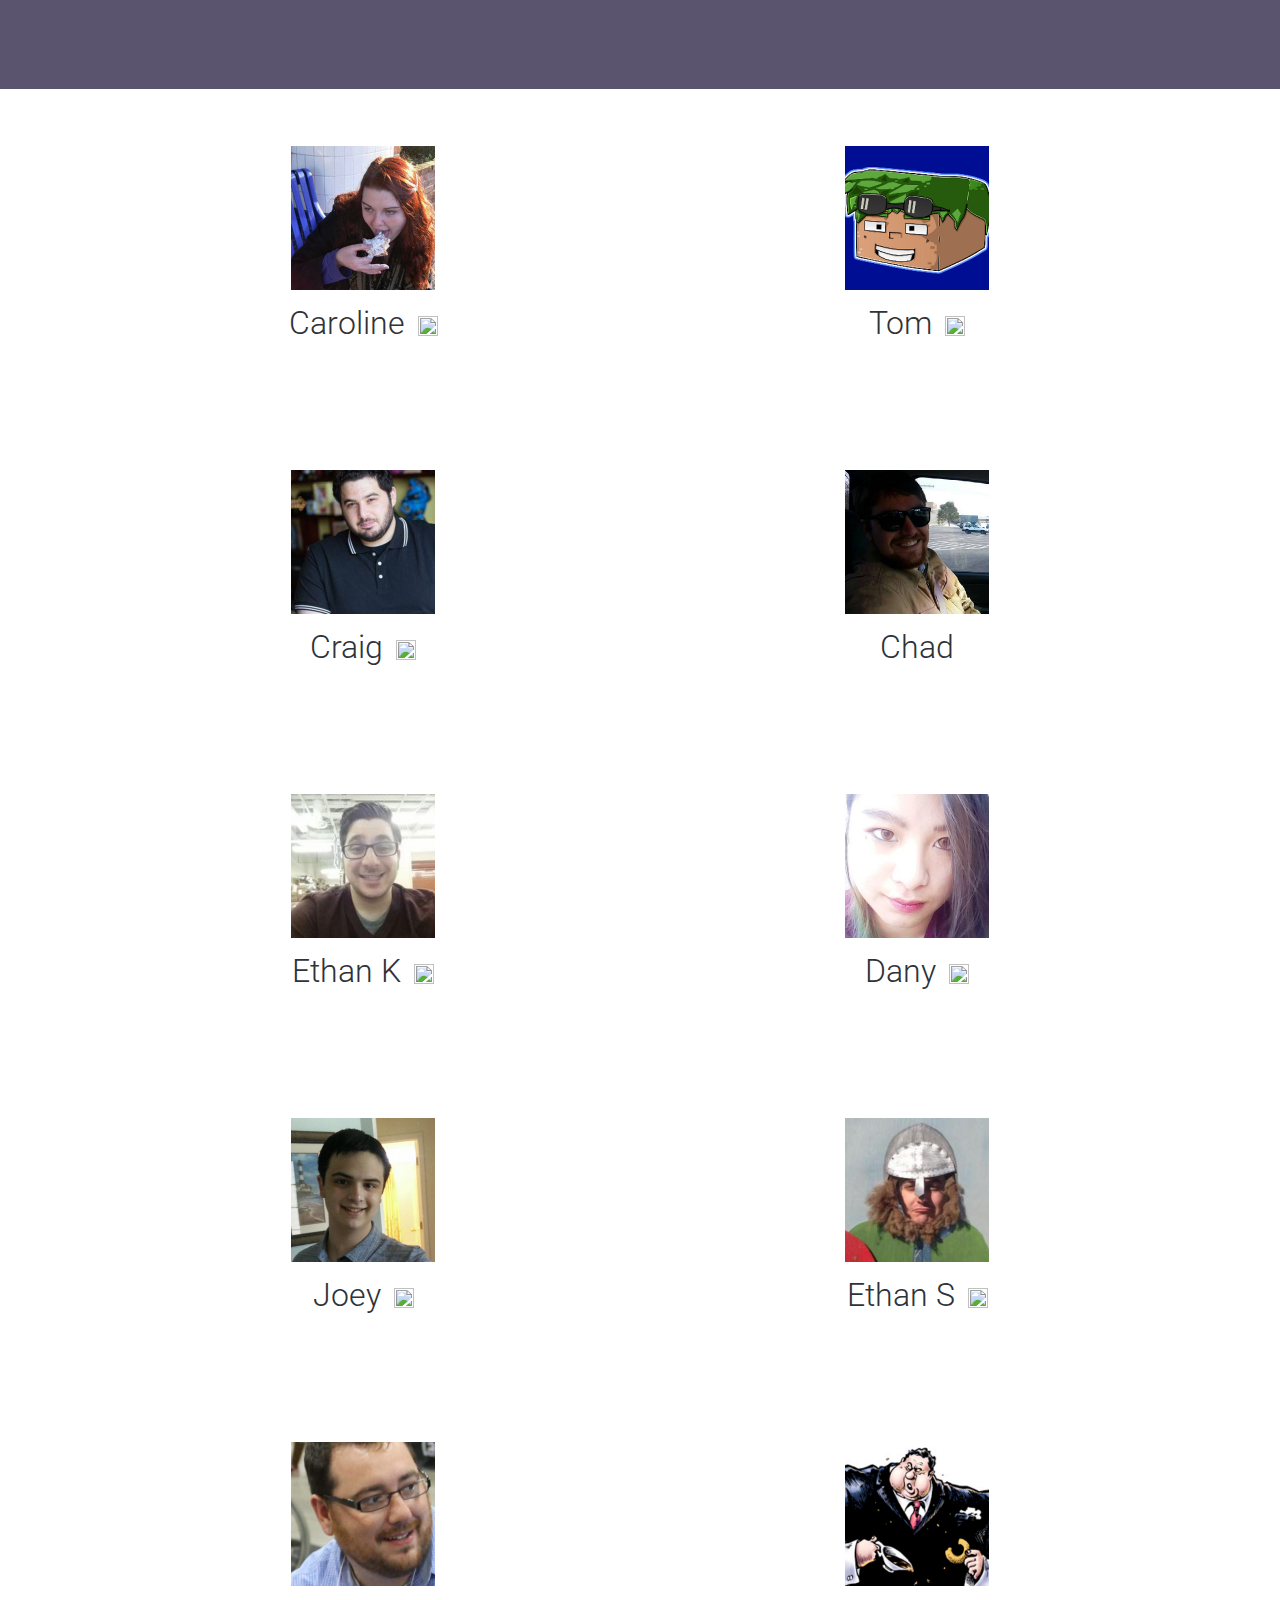
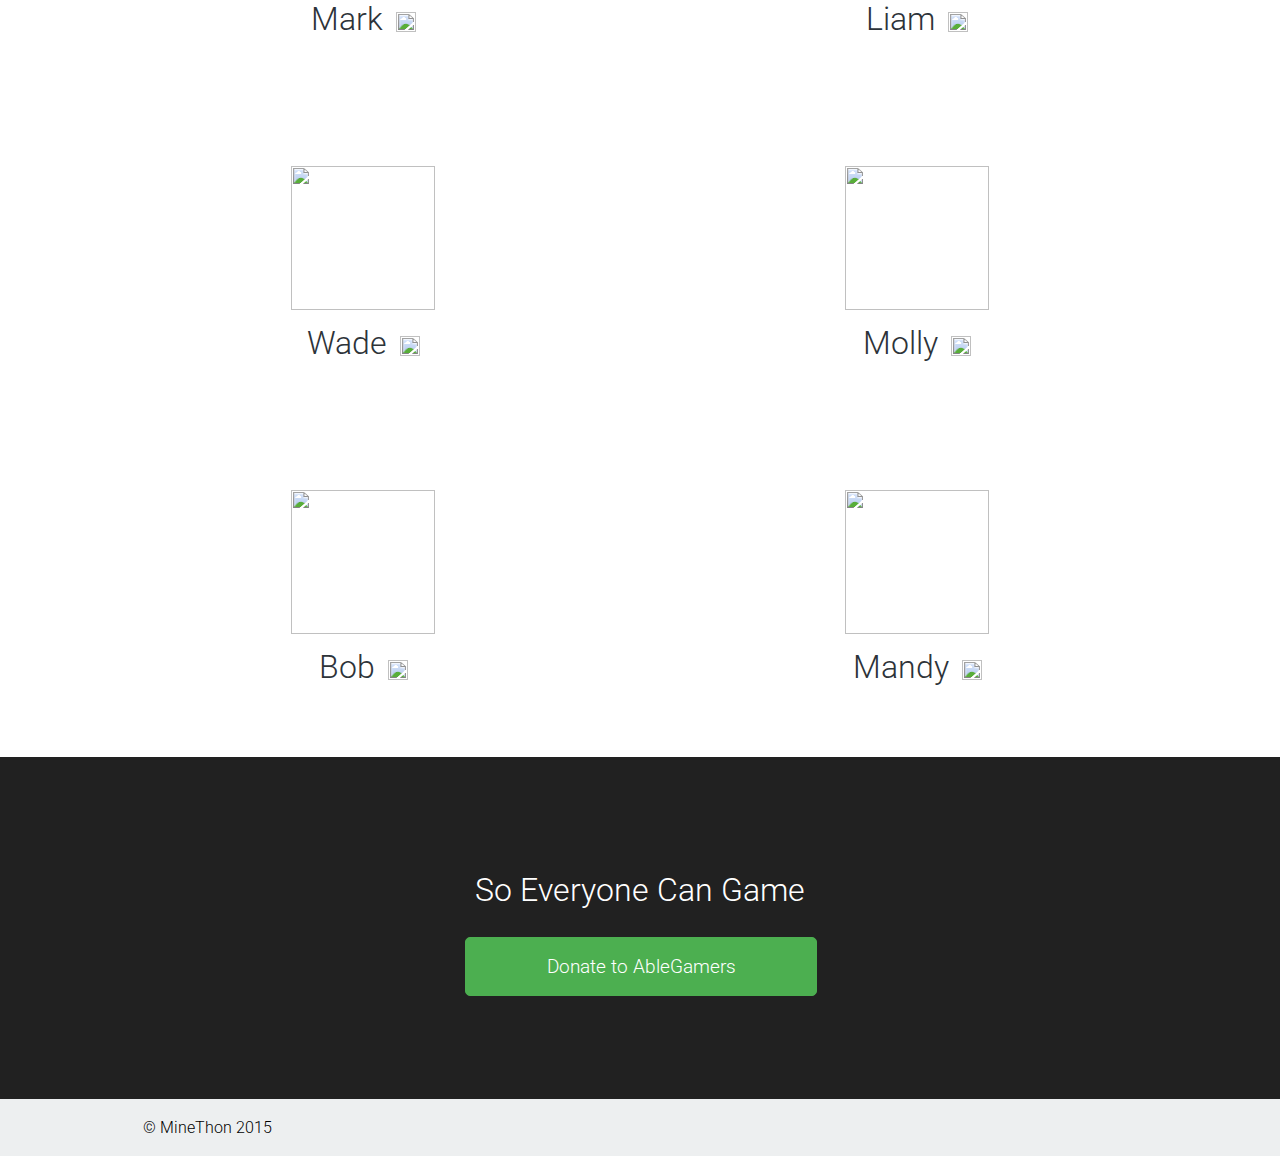
==== commit 8decc8e7: "Further tweaks" ====
--- a/index.html
+++ b/index.html
@@ -183,6 +183,11 @@
 							<h1>What are the teams?</h1>
 							<p>When you donate, you can choose to support Team Pig, Team Ocelot, or Team Sheep. Every donation goes directly to AbleGamers. The teams are just a fun way to encourage friendly competition.</p>
 						</div>
+						
+						<div class="faq">
+							<h1>Who developed your Minecraft mini-games?</h1>
+							<p>Tom and Joey. They're the best. You can reach Tom here and Joey here.</p>
+						</div>
 					</div>
 					
 					<div id="faq-right">
@@ -205,6 +210,11 @@
 						<div class="faq">
 							<h1>How can I call the MineThon volunteers?</h1>
 							<p>If you live in the United States, you can call (402) 979-6463.</p>
+						</div>
+						
+						<div class="faq">
+							<h1>Who made your hub?</h1>
+							<p>Our hub was made by Mecaanic. You can download it <a href="http://ww.planetminecraft.com/project/new-hub-by-mecaanic" target="_blank">here</a>.</p>
 						</div>
 					</div>
 				</div>
@@ -224,47 +234,65 @@
 							<a href="http://drinkkickapoo.com" target="_blank"><img src="images/sponsors/kickapoojoyjuice.png" /></a>
 							<h1>Kickapoo Joy Juice</h1>
 						</div>
+						
 						<div class="sponsor">
 							<a href="http://corsair.com/" target="_blank"><img src="images/sponsors/corsair.png" /></a>
 							<h1>Corsair</h1>
 							<!-- <p>Fast, customizable Minecraft servers</p> -->
 						</div>
+						
+						<div class="sponsor">
+							<a href="http://www.gamepedia.com" target="_blank"><img src="images/sponsors/gamepedia.png" /></a>
+							<h1>Gamepedia</h1>
+						</div>
+						
+						<div class="sponsor">
+							<a href="https://imraising.tv" target="_blank"><img src="images/sponsors/imraising.png" /></a>
+							<h1>ImRaising</h1>
+						</div>
+						
+						<div class="sponsor">
+							<a href="https://www.monstercat.com" target="_blank"><img src="images/sponsors/monstercat.png" /></a>
+							<h1>Monstercat</h1>
+						</div>
+						
+						<div class="sponsor">
+							<a href="http://streamers.gamepedia.com/Twitchpedia" target="_blank"><img src="images/sponsors/streamerpedia.png" /></a>
+							<h1>Streamerpedia</h1>
+						</div>
+					</div>
+					<div id="sponsors-right">
+						<div class="sponsor">
+							<a href="http://www.creeperhost.net" target="_blank"><img src="images/sponsors/creeperhost.png" /></a>
+							<h1>CreeperHost</h1>
+						</div>
+						
 						<div class="sponsor">
 							<a href="http://www.fangamer.com" target="_blank"><img src="images/sponsors/fangamer.png" /></a>
 							<h1>Fangamer</h1>
 						</div>
-						<div class="sponsor">
-							<a href="http://www.gamepedia.com" target="_blank"><img src="images/sponsors/gamepedia.png" /></a>
-							<h1>Gamepedia</h1>
-						</div>
+						
+						<div class="sponsor">
+							<a href="http://www.gunnars.com" target="_blank"><img src="images/sponsors/gunnar.png" /></a>
+							<h1>GUNNAR</h1>
+						</div>
+						
+						<div class="sponsor">
+							<a href="https://www.jinx.com" target="_blank"><img src="images/sponsors/jinx.png" /></a>
+							<h1>J!NX</h1>
+						</div>
+						
 						<div class="sponsor">
 							<a href="http://sanshee.com" target="_blank"><img src="images/sponsors/sanshee.png" /></a>
 							<h1>Sanshee</h1>
 						</div>
-					</div>
-					<div id="sponsors-right">
-						<div class="sponsor">
-							<a href="http://www.creeperhost.net" target="_blank"><img src="images/sponsors/creeperhost.png" /></a>
-							<h1>CreeperHost</h1>
-						</div>
-						<div class="sponsor">
-							<a href="http://www.gunnars.com" target="_blank"><img src="images/sponsors/gunnar.png" /></a>
-							<h1>GUNNAR</h1>
-						</div>
-						<div class="sponsor">
-							<a href="https://www.jinx.com" target="_blank"><img src="images/sponsors/jinx.png" /></a>
-							<h1>J!NX</h1>
-						</div>
-						<div class="sponsor">
-							<a href="https://www.monstercat.com" target="_blank"><img src="images/sponsors/monstercat.png" /></a>
-							<h1>Monstercat</h1>
-						</div>
+						
+						
 						<div class="sponsor">
 							<a href="https://www.thinkgeek.com" target="_blank"><img src="images/sponsors/thinkgeek.png" /></a>
 							<h1>ThinkGeek</h1>
 						</div>
 					</div>
-
 				</div>
 			</div>
 
--- a/styles/main.css
+++ b/styles/main.css
@@ -77,6 +77,10 @@
 	padding-top: 5px;
 }
 
+.highlight {
+	color: white;
+}
+
 .menu-item:hover {
 	color: white;
 }
@@ -112,9 +116,10 @@
 }
 
 #menu-donate {
-	background-color: #512da8;
+	background-color: #4caf50;
 	color: white;
 	margin-left: 10px;
+	margin-right: 15px;
 	padding-left: 10px;
 	padding-right: 10px;
 	border-radius: 5px;
@@ -124,18 +129,17 @@
 
 #menu-donate a {
 	color: black;
-	
 }
 
 #menu-donate:hover {
-	background-color: #d1c4e9;
-	color: #673ab7;
+	background-color: #388e3c;
+	color: white;
 }
 
 /* HEADER ITEMS */
 .header-container {
 	background-color: #2d71bd;
-	background: url(../images/Lobby.jpg) no-repeat center center; 
+	background: url(../images/dragon.png) no-repeat center center; 
 	-webkit-background-size: cover;
 	-moz-background-size: cover;
 	-o-background-size: cover;
@@ -146,7 +150,7 @@
 	height: 342px;
 	font-family: "Roboto", Helvetica, Arial, sans-serif;
 	color: white;
-	background-color: rgba(19, 11, 34, 0.7);
+	background-color: rgba(21, 12, 50, 0.7);
 }
 
 .header h1 {
@@ -225,6 +229,12 @@
 	height: 378px;
 	margin: 0 auto;
 	display: table;
+}
+
+@media screen and (max-width: 1023px) {
+	#stream-chat iframe {
+		width: 620px;
+	}
 }
 
 iframe {
@@ -416,7 +426,7 @@
 	font-family: "Roboto", Helvetica, Arial, sans-serif;
 	font-size: 1em;
 	font-weight: 300;
-	background-color: #2d71bd;
+	background-color: #673ab7;
 	color: white;
 	text-align: left;
 	
@@ -431,7 +441,7 @@
 }
 
 .faq p a {
-	color: #bfd6f0;
+	color: #d1c4e9;
 }
 
 /* SPONSOR ITEMS*/
@@ -534,7 +544,13 @@
 	font-family: "Roboto", Helvetica, Arial, sans-serif;
 }
 
-.volunteer img {
+.icon {
+	height: 20px;
+	vertical-align: middle;
+	margin-left: 5px;
+}
+
+.volunteer .photo {
 	width: 144px;
 	
 	display: table;
@@ -561,7 +577,7 @@
 
 /* DONATE ITEMS */
 #donate-container {
-	background-color: #2d3339;
+	background-color: #212121;
 }
 
 #donate {
@@ -592,14 +608,26 @@
 	margin-top: 28px;
 	font-size: 1.2em;
 	font-weight: 300;
-	background-color: #fca30a;
+	
 }
 
 #donate a {
 	text-align: center;
-	color: #2d3339;
+	color: white;
 	width: 350px;
 	display: block;
+	background-color: #4caf50;
+	border-radius: 5px;
+	border: 1px solid #4caf50;
+	
+}
+
+#donate a:hover {
+	background-color: #388e3c;
+	color: white;
+	border: 1px solid #388e3c;
+	border-radius: 5px;
+	top: -1px;
 }
 
 /* FOOTER ITEMS */
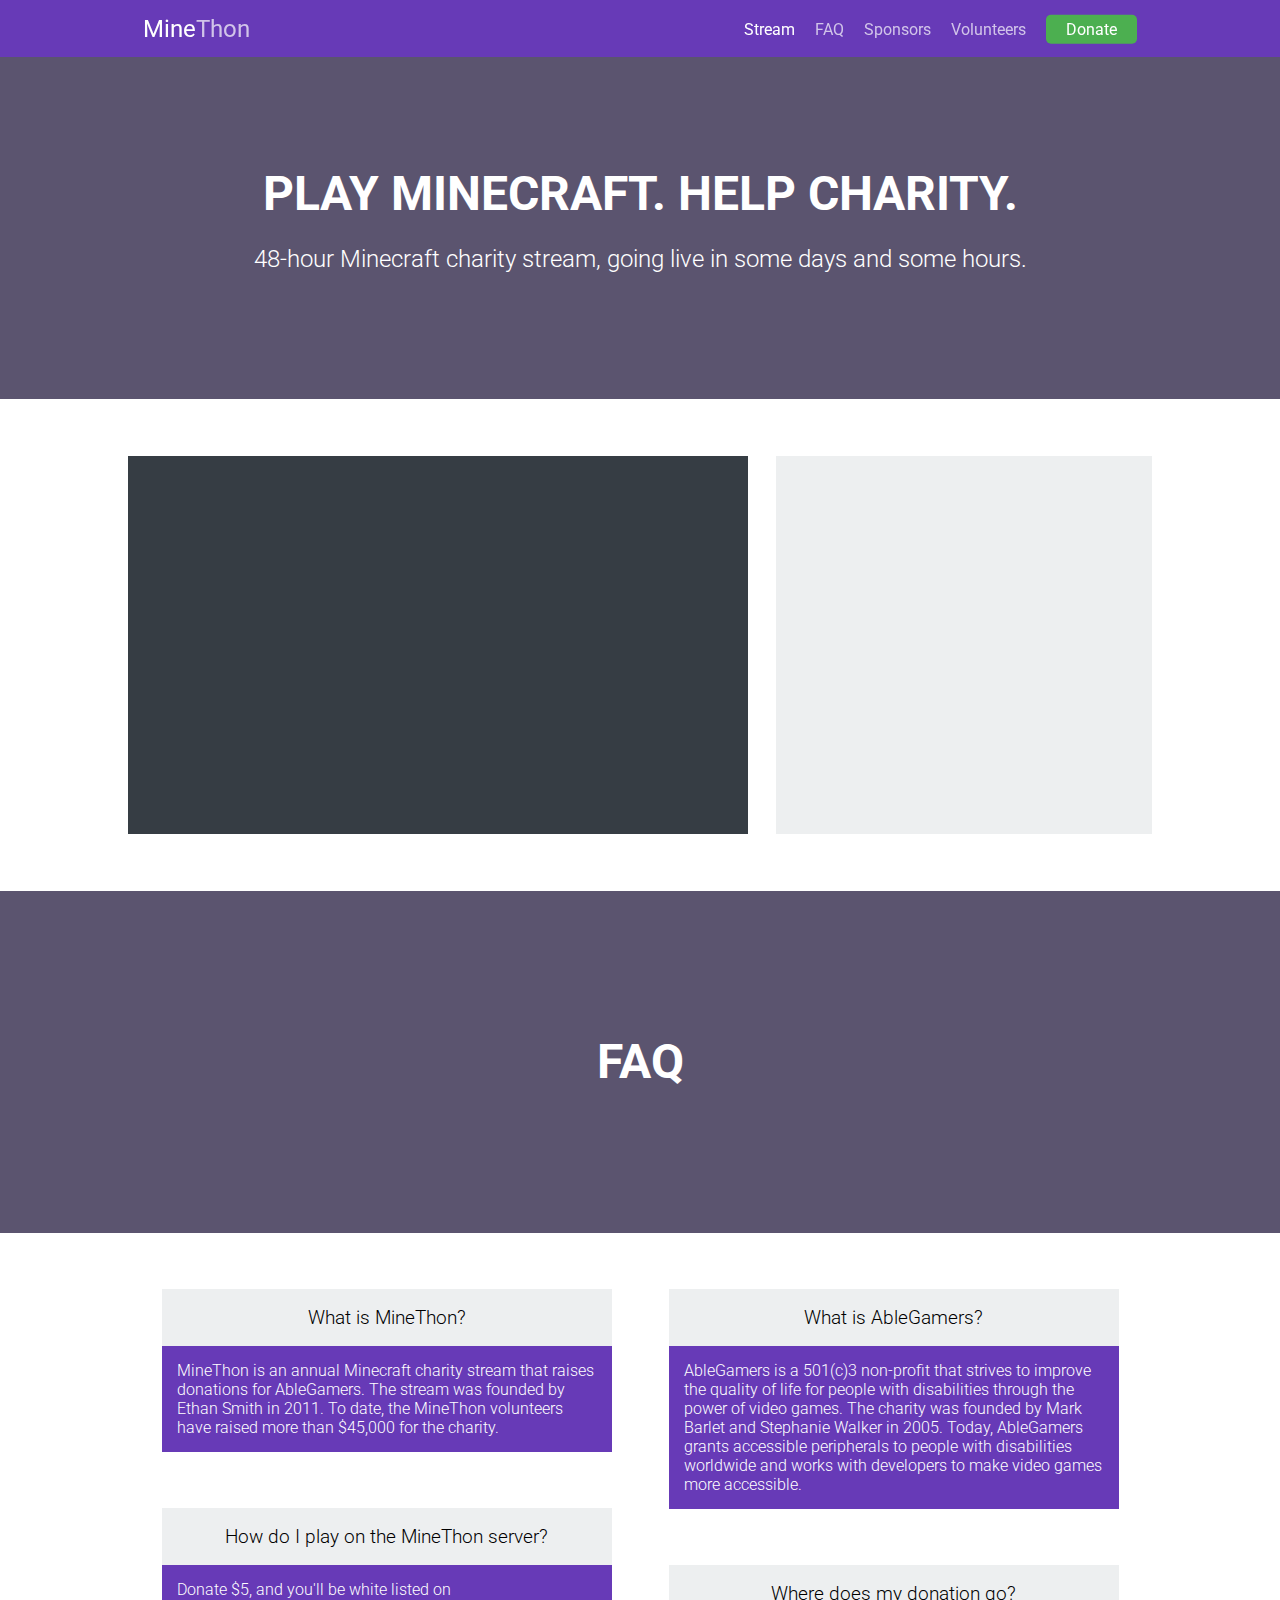
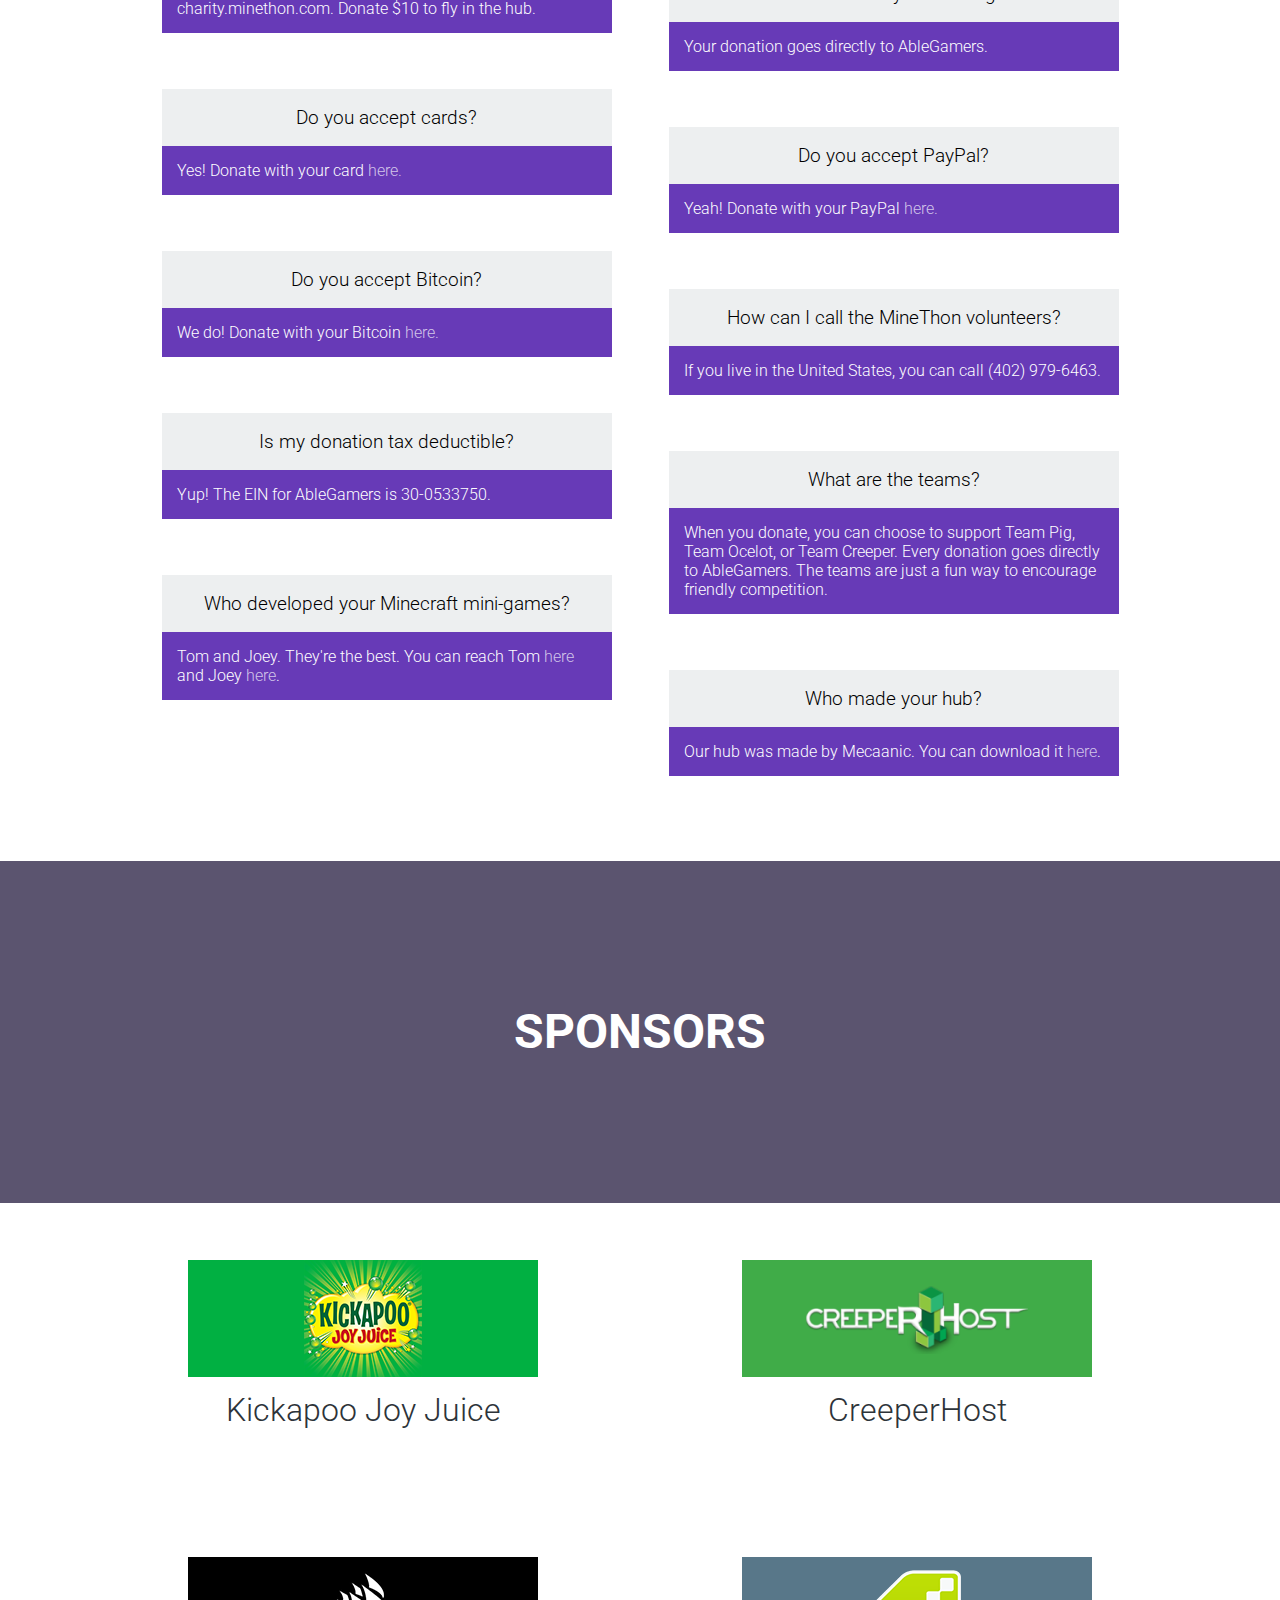
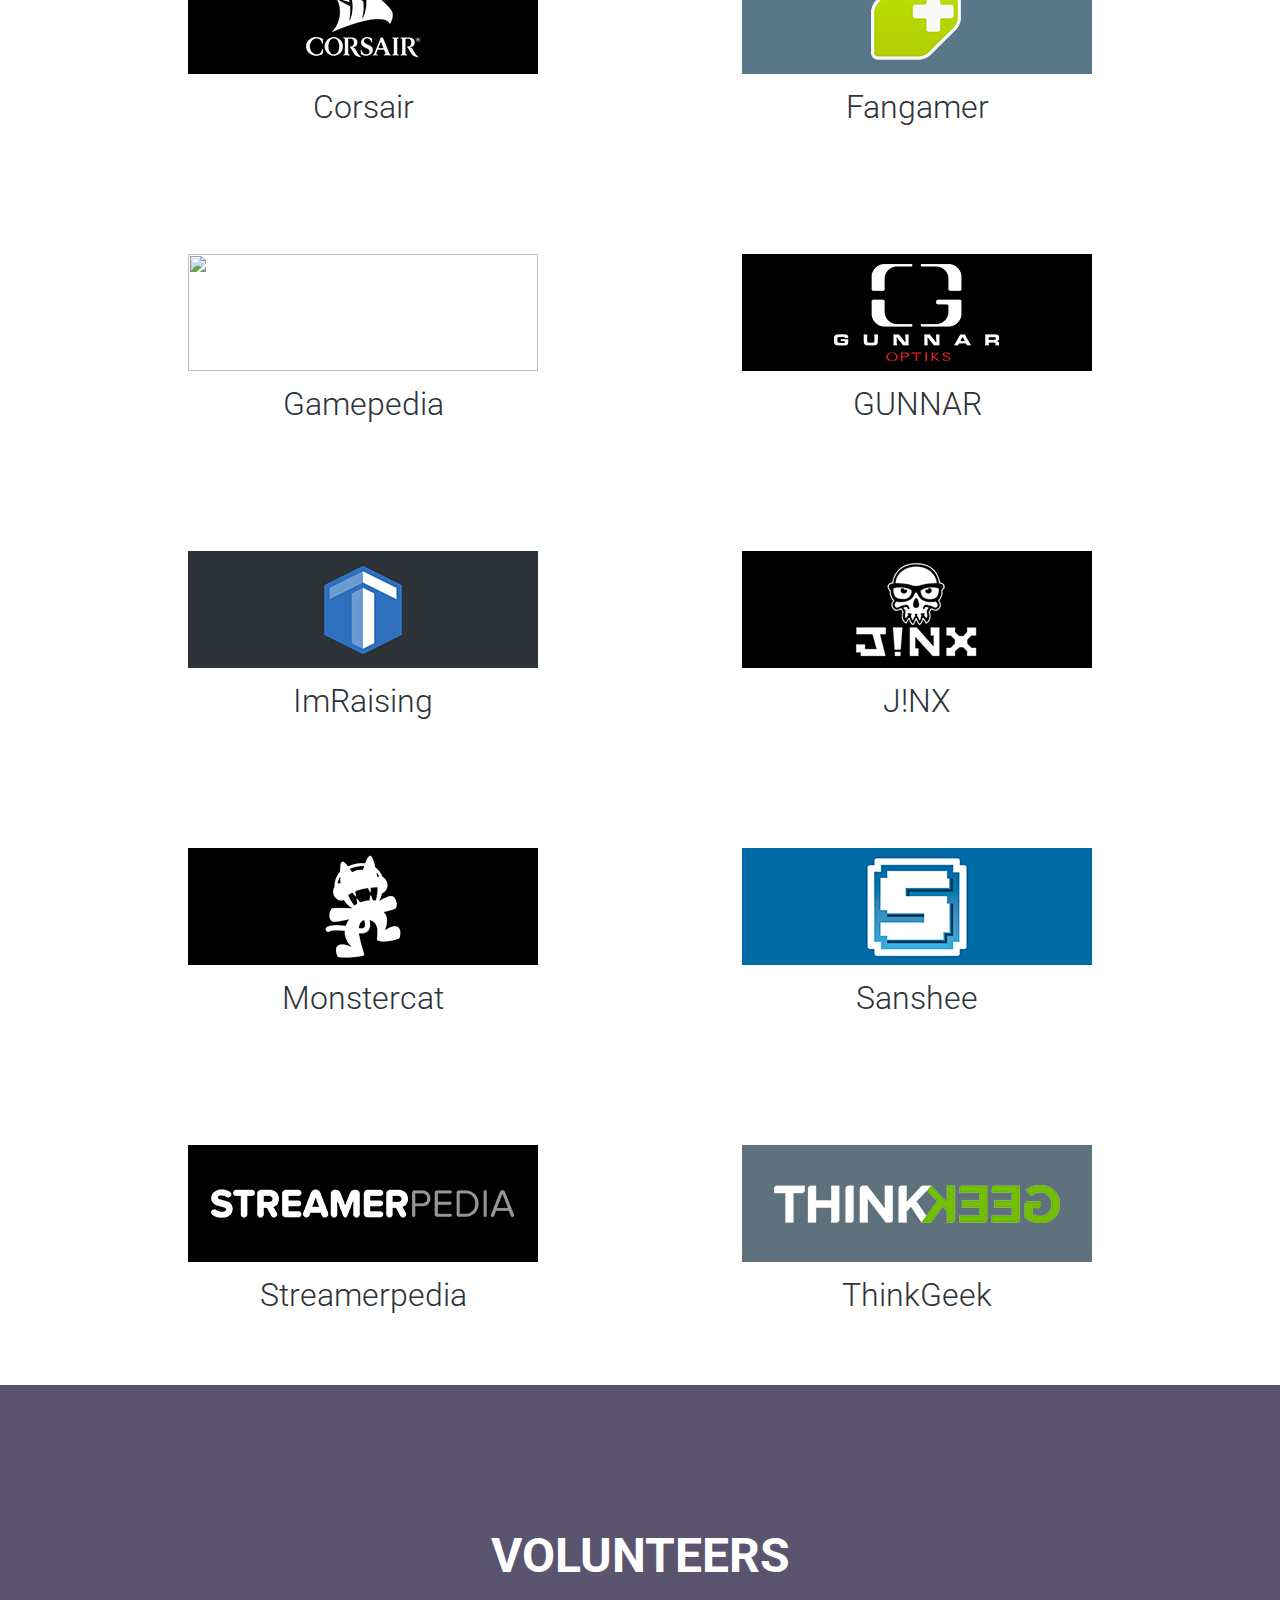
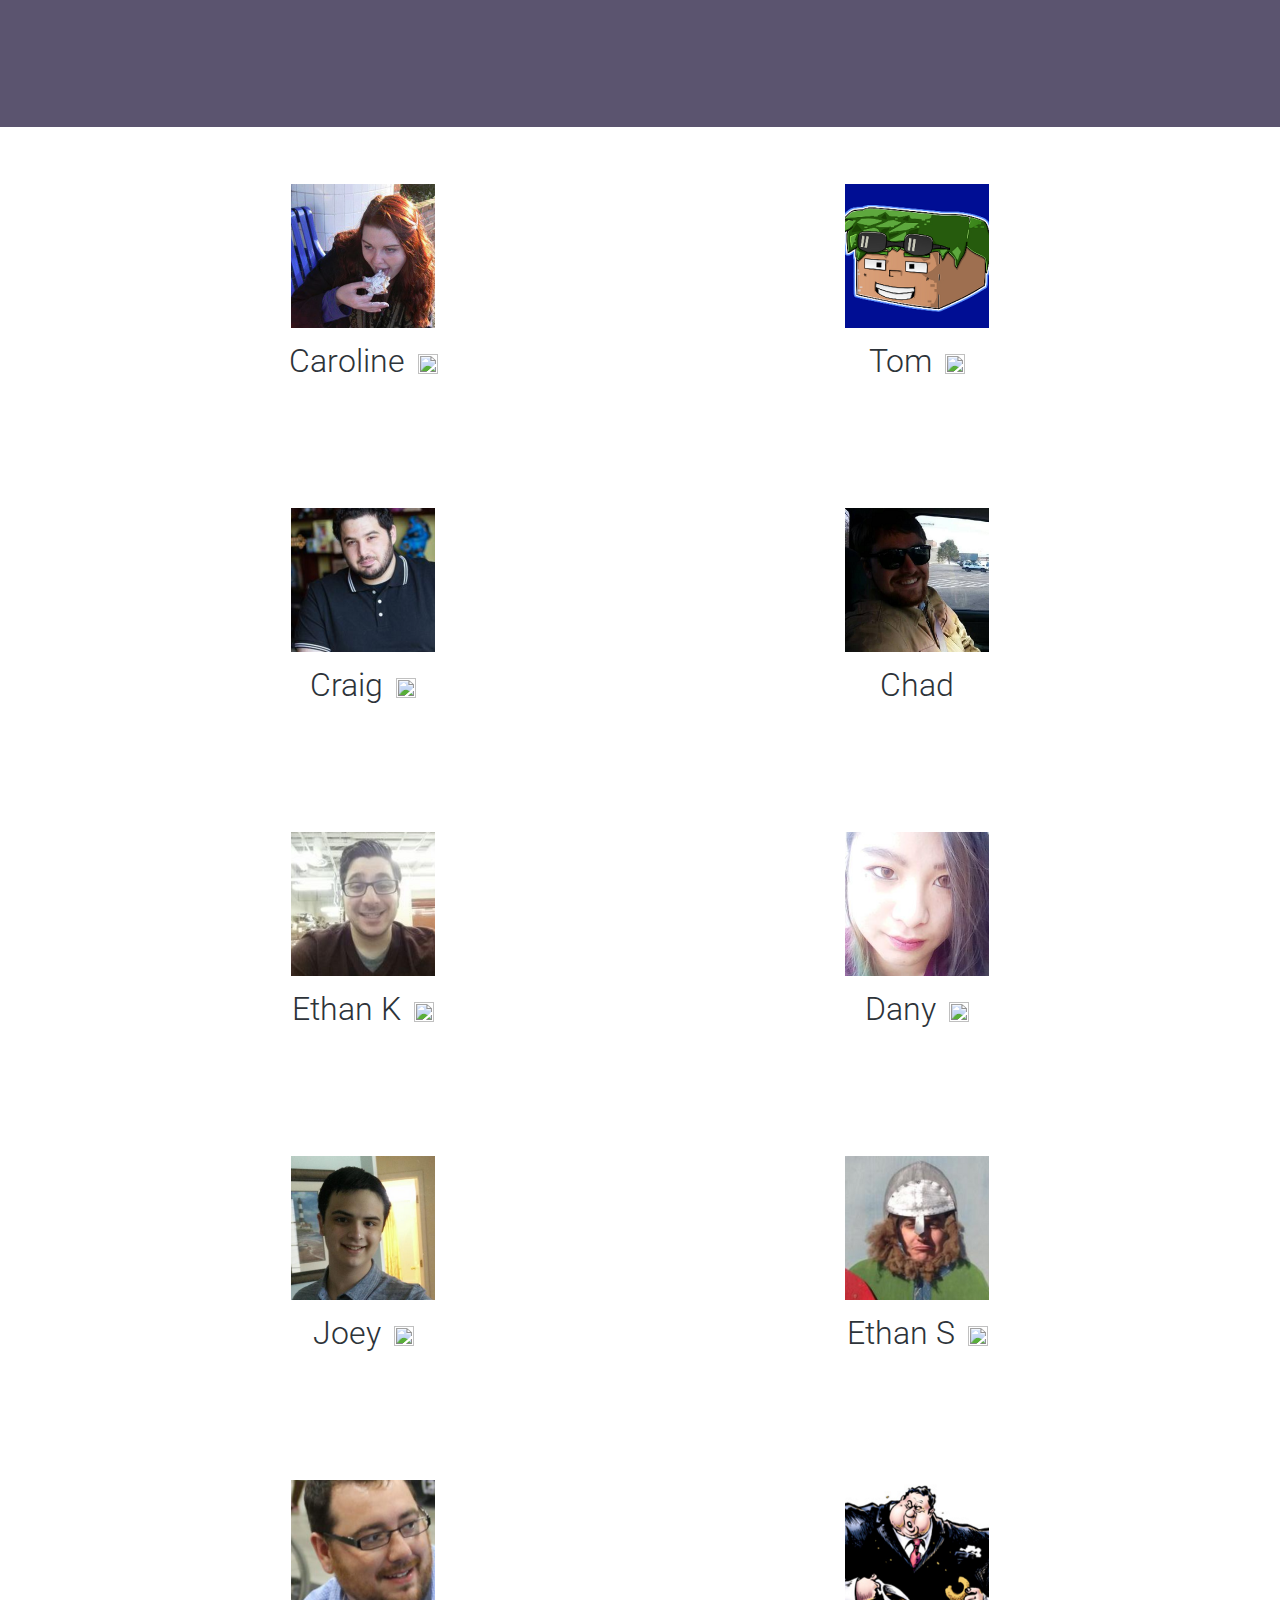
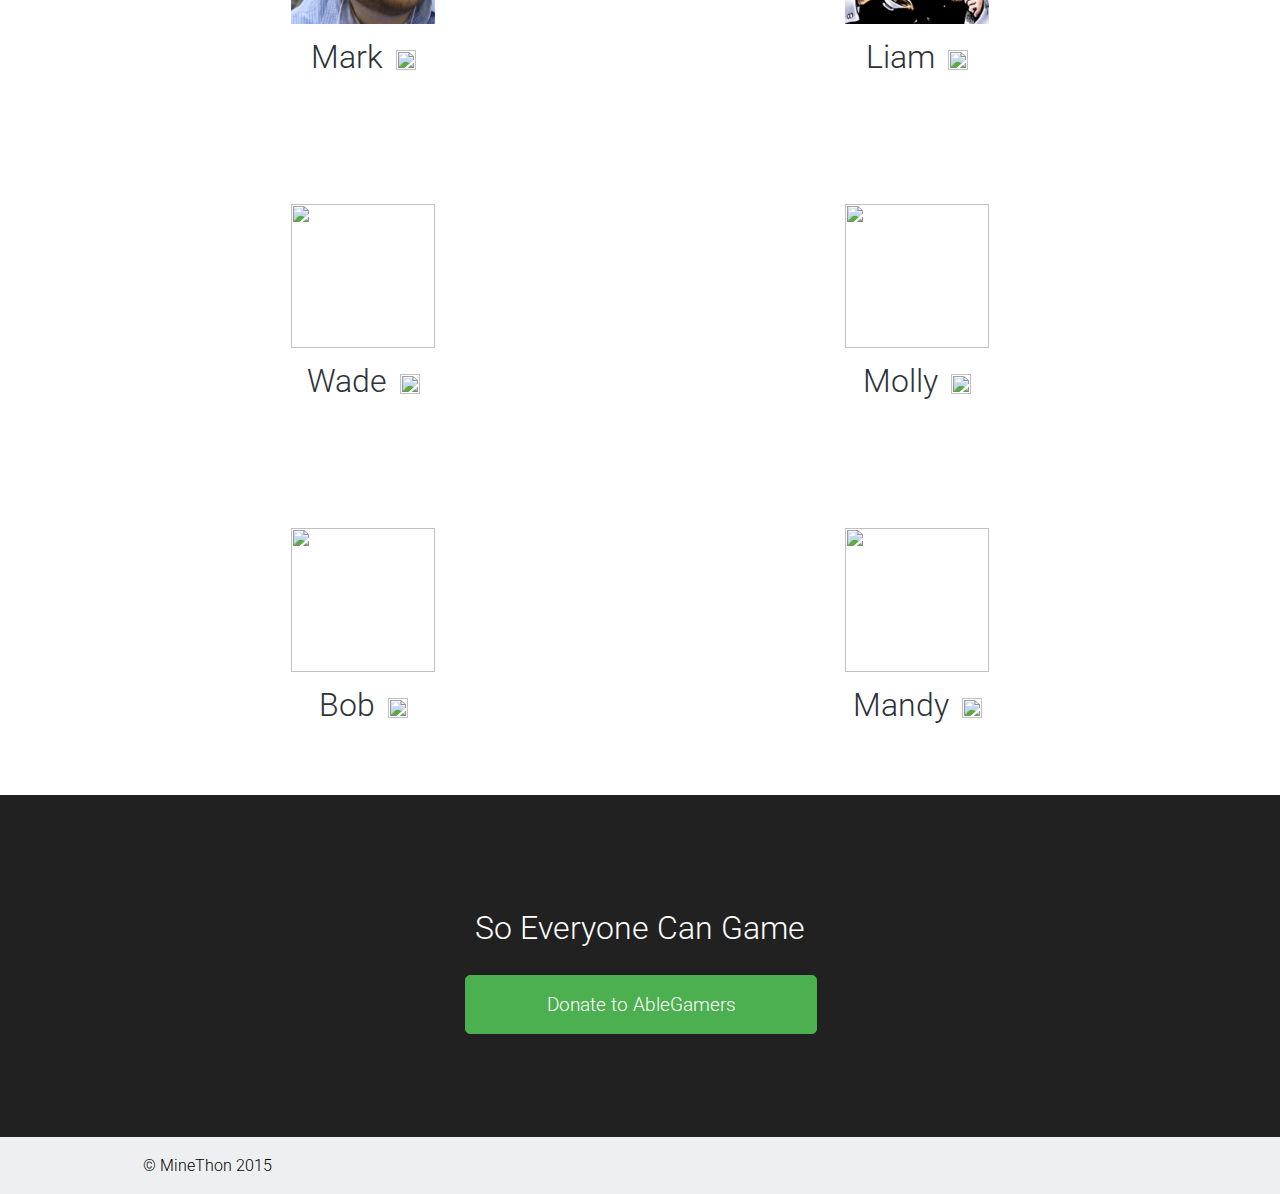
==== commit 3c563573: "Fix some things" ====
--- a/index.html
+++ b/index.html
@@ -4,6 +4,7 @@
 		<link rel="stylesheet" href="styles/main.css" title="Main" type="text/css" media="screen" charset="utf-8">
 		<link href='http://fonts.googleapis.com/css?family=Open+Sans:300,400,600' rel='stylesheet' type='text/css'>
 		<link href='https://fonts.googleapis.com/css?family=Roboto:400,300,700' rel='stylesheet' type='text/css'>
+		<link href="favicon.ico" rel="icon" type="image/x-icon" />
 		<script src="scripts/jquery-1.11.1.min.js"></script>
 		<script src="scripts/jquery.waypoints.min.js"></script>
 		<script src="scripts/smooth-scroll.min.js"></script>
@@ -24,8 +25,6 @@
 					<a data-scroll href="#go-volunteers"><div id="nav-volunteers" class="right menu-item"><p class="centered">Volunteers</p></div></a>
 					<a data-scroll href="#go-sponsors"><div id="nav-sponsors" class="right menu-item"><p class="centered">Sponsors</p></div></a>
 					<a data-scroll href="#go-faq"><div id="nav-faq" class="right menu-item"><p class="centered">FAQ</p></div></a>
-					<!-- <a data-scroll href="#go-schedule"><div class="right menu-item"><p class="centered">Schedule</p></div></a> -->
-					<!-- <a data-scroll href="#go-donors"><div class="right menu-item"><p class="centered">Top Donors</p></div></a> -->
 					<a data-scroll href="#go-stream"><div id="nav-stream" class="right menu-item highlight"><p class="centered">Stream</p></div></a>
 					
 				</div>
@@ -34,8 +33,8 @@
 			<a id="go-stream" class="waypoint"></a>
 			<div class="header-container outwrap" style="padding-top: 57px">
 				<div class="header double">
-					<h1>PLAY MINECRAFT. SUPPORT ABLEGAMERS.</h1>
-					<h2>48-hour Minecraft charity stream, going live in <span id="countdown-span">some days and some hours</span>.</h2>
+					<h1>PLAY MINECRAFT. HELP CHARITY.</h1>
+					<h2 id="header-subtitle">48-hour Minecraft charity stream, going live in <span id="countdown-span">some days and some hours</span>.</h2>
 				</div>
 			</div>
 
@@ -50,105 +49,7 @@
 
 				</div>
 			</div>
-			
-			<!-- <a id="go-donors"></a>
-			<div class="header-container outwrap">
-				<div class="header">
-					<h1>TOP DONORS</h1>
-					<h2>Who has donated the most so far?</h2>
-				</div>
-			</div>
-			
-			<div id="donors-container" class="outwrap">
-				<div id="donors">
-					<div id="donors-left">
-						<div class="donor">
-							<h1 id="d1h">Donor 1</h1>
-							<p id="d1p">$10</p>
-						</div>
-						<div class="donor">
-							<h1 id="d2h">Donor 2</h1>
-							<p id="d2p">$9</p>
-						</div>
-						<div class="donor">
-							<h1 id="d3h">Donor 3</h1>
-							<p id="d3p">$8</p>
-						</div>
-					</div>
-					<div id="donors-right">
-						<div class="donor">
-							<h1 id="d4h">Donor 4</h1>
-							<p id="d4p">$7</p>
-						</div>
-						<div class="donor">
-							<h1 id="d5h">Donor 5</h1>
-							<p id="d5p">$6</p>
-						</div>
-						
-						<div class="donor">
-							<h1 id="d6h">Donor 6</h1>
-							<p id="d6p">$5</p>
-						</div>
-					</div>
-
-				</div>
-			</div> -->
-
-			
-			<!-- <a id="go-schedule"></a>
-			<div class="header-container outwrap">
-				<div class="header">
-					<h1>SCHEDULE</h1>
-				</div>
-			</div>
-			
-			<div id="schedule-container" class="outwrap">
-				<div id="schedule">
-					<a href="javascript:void(0)"><h1 id="s1h">July 25</h1></a>
-					<ul id="s1">
-						<li>6 am &mdash; MineThon start, Mega raffle, Razer Chimera raffle</li>
-						<li>10 am &mdash; Creeper Beanie auction</li>
-						<li>12 pm &mdash; MineThon Shirt raffle, AbleGamers & MineThon Shirts auction</li>
-						<li>2 pm &mdash; Evil Controller auction</li>
-						<li>4 pm &mdash; BionikMonkey 24" JeromeASF Doodz auction</li>
-						<li>6 pm &mdash; BionikMonkey 16" Ethan Buddiez raffle, BionikMonkey 24" Custom Doodz auction</li>
-						<li>10 pm &mdash; BionikMonkey 12" Ethan Pillow auction</li>
-					</ul>
-					</p>
-					
-					<a href="javascript:void(0)"><h1 id="s2h">July 26</h1></a>
-					<ul id="s2">
-						<li>12 am &mdash; AbleGamers Shirt raffle</li>
-						<li>6 am &mdash; MineThon Shirt raffle</li>
-						<li>10 am &mdash; BionikMonkey Custom Doodz auction</li>
-						<li>12 pm &mdash; Razer Electra raffle, AbleGamers & MineThon Shirts auction</li>
-						<li>2 pm &mdash; Guude & Coestar Skype, BionikMonkey 16" Guude & Coestar Buddiez auction</li>
-						<li>4 pm &mdash; Evil Controllers auction</li>
-						<li>6 pm &mdash; BionikMonkey 16" NikSapien Buddiez raffle, BionikMonkey 12" Custom Pillow auction</li>
-						<li>10 pm &mdash; Creeper Beanie auction</li>
-					</ul>
-					
-					<a href="javascript:void(0)"><h1 id="s3h">July 27</h1></a>
-					<ul id="s3">
-						<li>12 am &mdash; AbleGamers Shirt raffle</li>
-						<li>6 am &mdash; MineThon Shirt raffle</li>
-						<li>10 am &mdash; MineThon Cooler auction</li>
-						<li>12 pm &mdash; Razer Chimera raffle</li>
-						<li>2 pm &mdash; Creeper Beanie auction</li>
-						<li>4 pm &mdash; BionikMonkey 24" Custom Buddiez auction</li>
-						<li>6 pm &mdash; MineThon Shirt raffle, MineThon 6"x9" Banner auction</li>
-						<li>10 pm &mdash; BionikMonkey 12" Custom Pillow auction</li>
-					</ul>
-					
-					<a href="javascript:void(0)"><h1 id="s4h">July 28</h1></a>
-					<ul id="s4">
-						<li>12 am &mdash; AbleGamers Shirt raffle</li>
-						<li>6 am &mdash; MineThon ends</li>
-					</ul>
-					
-				</div>
-			</div> -->
-			
+						
 			<a id="go-faq" class="waypoint"></a>
 			<div class="header-container outwrap">
 				<div class="header">
@@ -165,13 +66,18 @@
 						
 						<div class="faq">
 							<h1>How do I play on the MineThon server?</h1>
-							<p>Donate $5, and you'll be white listed on play.minethon.com</p>
+							<p>Donate $5, and you'll be white listed on charity.minethon.com. Donate $10 to fly in the hub.</p>
 						</div>
 					
 					
 						<div class="faq">
 							<h1>Do you accept cards?</h1>
-							<p>Yes! Donate with your card <a href="http://www.imraising.com/minethon" target="_blank">here.</a></p>
+							<p>Yes! Donate with your card <a href="https://imraising.tv/minethon" target="_blank">here.</a></p>
+						</div>
+						
+						<div class="faq">
+							<h1>Do you accept Bitcoin?</h1>
+							<p>We do! Donate with your Bitcoin <a href="https://imraising.tv/minethon" target="_blank">here.</a></p>
 						</div>
 						
 						<div class="faq">
@@ -180,13 +86,8 @@
 						</div>
 						
 						<div class="faq">
-							<h1>What are the teams?</h1>
-							<p>When you donate, you can choose to support Team Pig, Team Ocelot, or Team Sheep. Every donation goes directly to AbleGamers. The teams are just a fun way to encourage friendly competition.</p>
-						</div>
-						
-						<div class="faq">
 							<h1>Who developed your Minecraft mini-games?</h1>
-							<p>Tom and Joey. They're the best. You can reach Tom here and Joey here.</p>
+							<p>Tom and Joey. They're the best. You can reach Tom <a href="https://twitter.com/Zewlzor" target="_blank">here</a> and Joey <a href="https://twitter.com/Twister915" target="_blank">here</a>.</p>
 						</div>
 					</div>
 					
@@ -204,12 +105,17 @@
 						
 						<div class="faq">
 							<h1>Do you accept PayPal?</h1>
-							<p>Yeah! Donate with your PayPal <a href="http://www.imraising.com/minethon" target="_blank">here.</a></p>
+							<p>Yeah! Donate with your PayPal <a href="https://imraising.tv/minethon" target="_blank">here.</a></p>
 						</div>
 						
 						<div class="faq">
 							<h1>How can I call the MineThon volunteers?</h1>
 							<p>If you live in the United States, you can call (402) 979-6463.</p>
+						</div>
+						
+						<div class="faq">
+							<h1>What are the teams?</h1>
+							<p>When you donate, you can choose to support Team Pig, Team Ocelot, or Team Creeper. Every donation goes directly to AbleGamers. The teams are just a fun way to encourage friendly competition.</p>
 						</div>
 						
 						<div class="faq">
@@ -468,11 +374,12 @@
 				}
 				
 				else if (cd.value > -172800000) {		// Minethon is currently happening
-					countdownText = document.getElementById("countdown").innerHTML = "Minethon is happening now!";
+					document.getElementById("header-subtitle").innerHTML = "48-hour Minecraft charity stream to raise donations for AbleGamers.";
+					
 				}
 				
 				else {									// Minethon is over
-					countdownText = document.getElementById("countdown").innerHTML = "Minethon is over!";
+					document.getElementById("header-subtitle").innerHTML = "Thanks for supporting AbleGamers!";
 				}
 				
 			}
